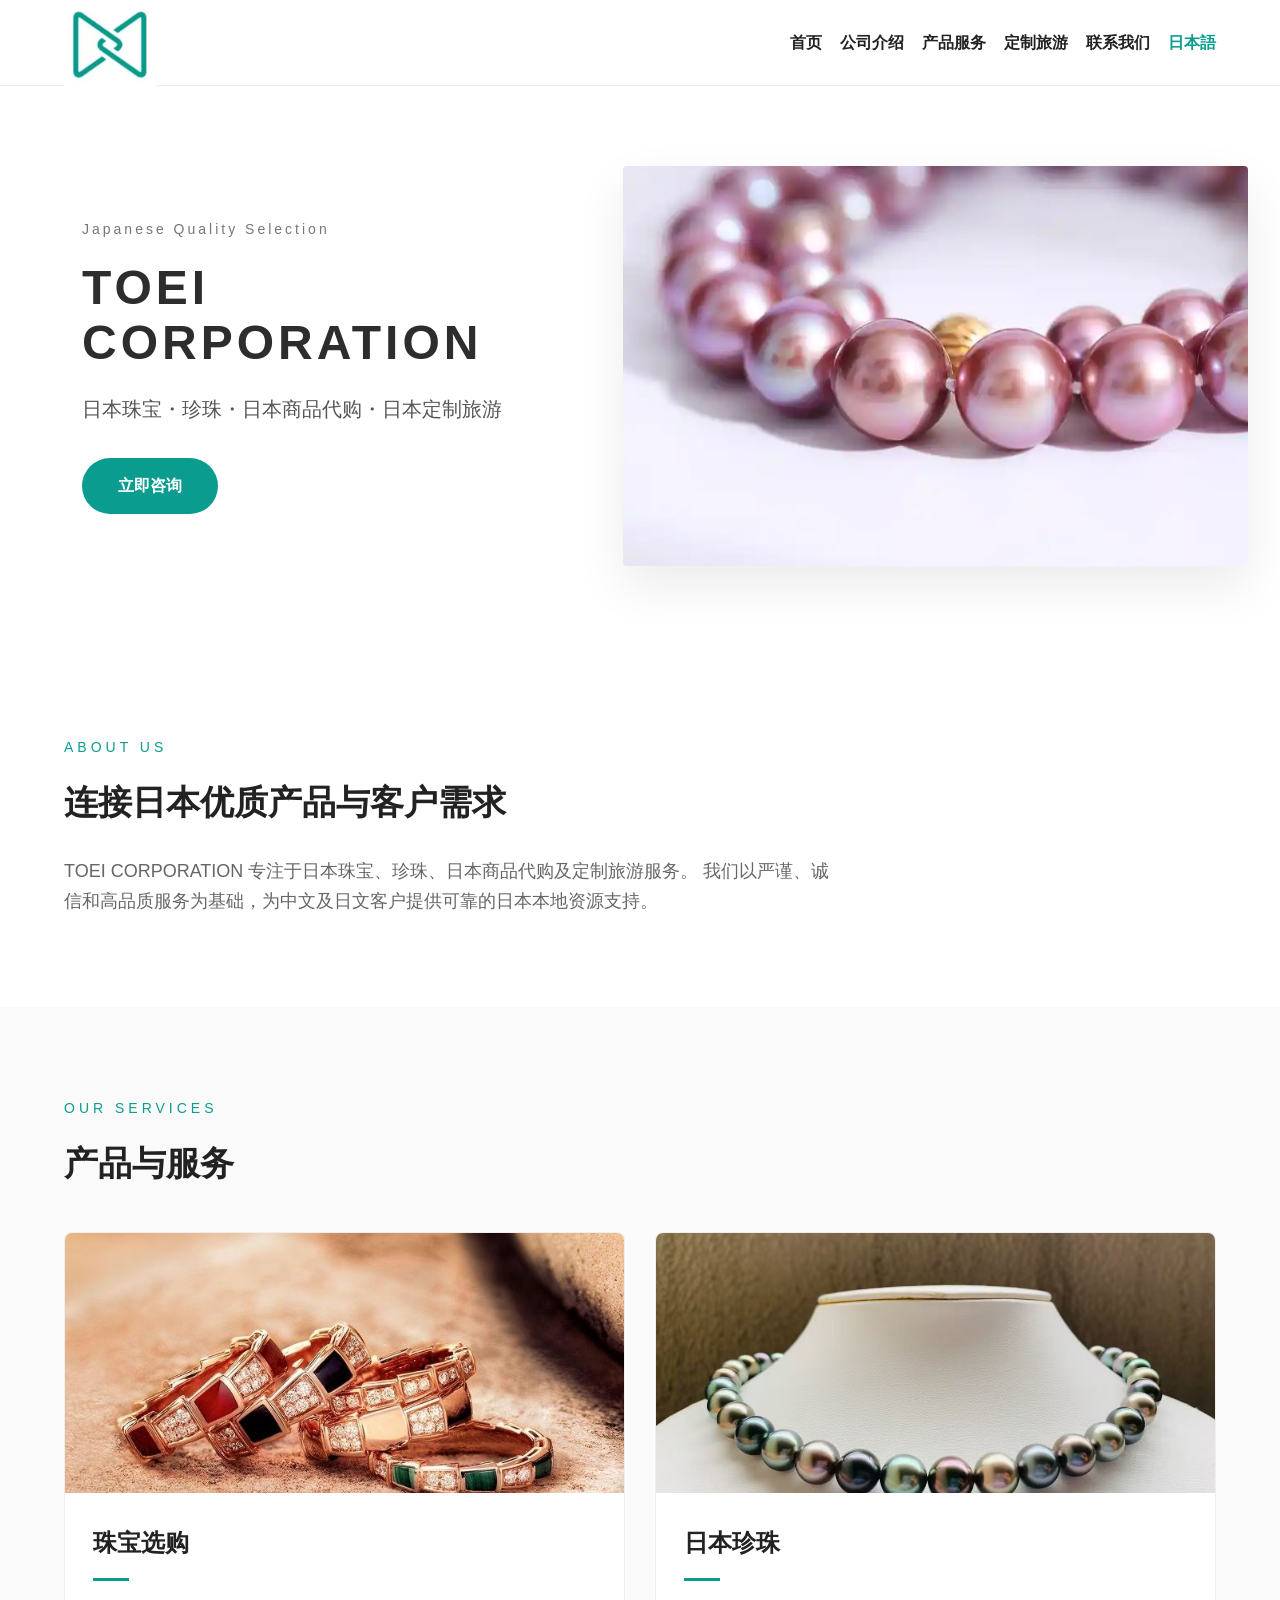
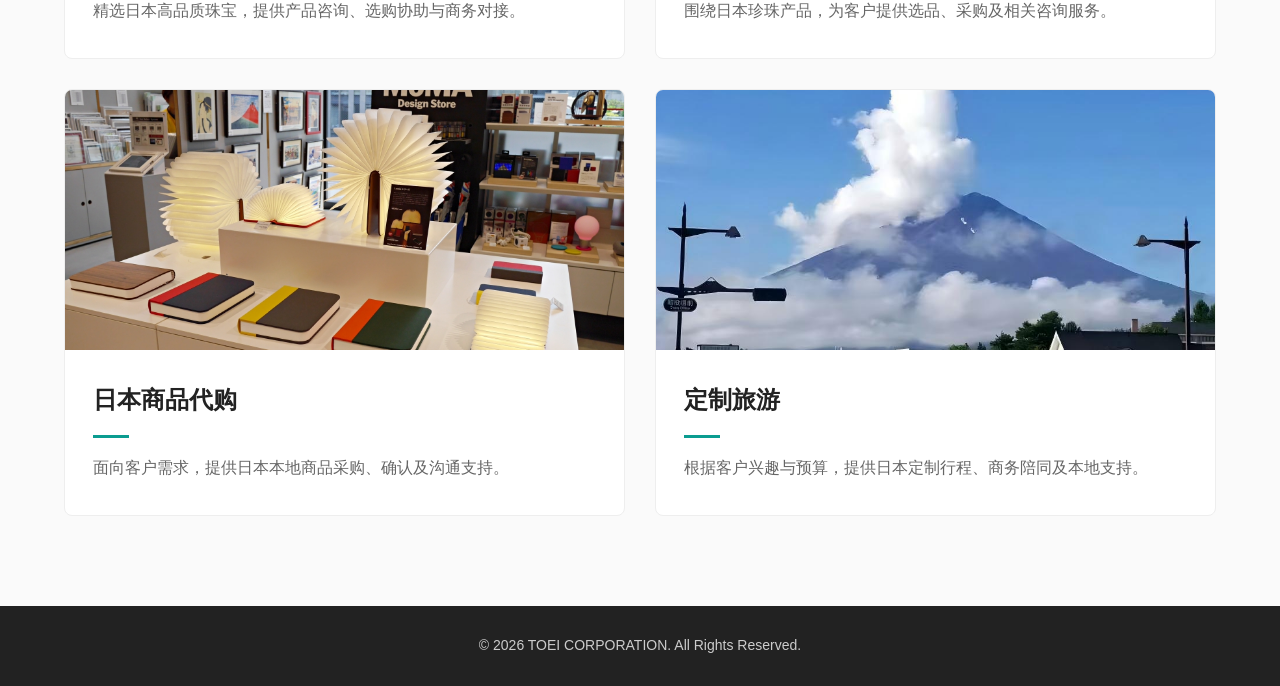
==== index.html @ 53268eea "Add homepage first draft" ====
<!DOCTYPE html>
<html lang="zh-CN">
<head>
    <meta charset="UTF-8">
    <meta name="viewport" content="width=device-width, initial-scale=1.0">
    <title>TOEI CORPORATION</title>
    <link rel="stylesheet" href="css/style.css">
</head>
<body>

<header class="site-header">
    <div class="container header-inner">
        <div class="brand">
            <img src="images/logo.jpg" alt="TOEI CORPORATION">
        </div>

        <nav class="main-nav">
            <a href="#">首页</a>
            <a href="#about">公司介绍</a>
            <a href="#services">产品服务</a>
            <a href="#travel">定制旅游</a>
            <a href="#contact">联系我们</a>
            <a href="#" class="lang">日本語</a>
        </nav>
    </div>
</header>

<section class="hero">
    <div class="container hero-inner">
        <div class="hero-content">
            <p class="eyebrow">Japanese Quality Selection</p>
            <h1>TOEI CORPORATION</h1>
            <p class="subtitle">日本珠宝・珍珠・日本商品代购・日本定制旅游</p>
            <a href="#contact" class="btn">立即咨询</a>
        </div>

        <div class="hero-image">
            <img src="images/hero.jpg" alt="日本珍珠">
        </div>
    </div>
</section>

<section id="about" class="section about">
    <div class="container">
        <p class="section-label">About Us</p>
        <h2>连接日本优质产品与客户需求</h2>
        <p class="section-text">
            TOEI CORPORATION 专注于日本珠宝、珍珠、日本商品代购及定制旅游服务。
            我们以严谨、诚信和高品质服务为基础，为中文及日文客户提供可靠的日本本地资源支持。
        </p>
    </div>
</section>

<section id="services" class="section services">
    <div class="container">
        <p class="section-label">Our Services</p>
        <h2>产品与服务</h2>

        <div class="service-grid">

            <div class="service-card">
                <div class="service-img">
                    <img src="images/jewelry.jpg" alt="珠宝选购">
                </div>
                <div class="service-body">
                    <h3>珠宝选购</h3>
                    <p>精选日本高品质珠宝，提供产品咨询、选购协助与商务对接。</p>
                </div>
            </div>

            <div class="service-card">
                <div class="service-img">
                    <img src="images/pearl.jpg" alt="日本珍珠">
                </div>
                <div class="service-body">
                    <h3>日本珍珠</h3>
                    <p>围绕日本珍珠产品，为客户提供选品、采购及相关咨询服务。</p>
                </div>
            </div>

            <div class="service-card">
                <div class="service-img">
                    <img src="images/shopping.jpg" alt="日本商品代购">
                </div>
                <div class="service-body">
                    <h3>日本商品代购</h3>
                    <p>面向客户需求，提供日本本地商品采购、确认及沟通支持。</p>
                </div>
            </div>

            <div class="service-card">
                <div class="service-img">
                    <img src="images/travel.jpg" alt="定制旅游">
                </div>
                <div class="service-body">
                    <h3>定制旅游</h3>
                    <p>根据客户兴趣与预算，提供日本定制行程、商务陪同及本地支持。</p>
                </div>
            </div>

        </div>
    </div>
</section>
</section>

<footer>
    <p>© 2026 TOEI CORPORATION. All Rights Reserved.</p>
</footer>

</body>
</html>
---- css/style.css ----
*{
    margin:0;
    padding:0;
    box-sizing:border-box;
}

html{
    scroll-behavior:smooth;
}

body{
    font-family:"Microsoft YaHei","Hiragino Sans GB",Arial,sans-serif;
    color:#2b2b2b;
    background:#ffffff;
    line-height:1.7;
}

.container{
    width:90%;
    max-width:1180px;
    margin:0 auto;
}

/* Header */
.site-header{
    width:100%;
    height:86px;
    background:#ffffff;
    border-bottom:1px solid #eeeeee;
    position:sticky;
    top:0;
    z-index:100;
}

.header-inner{
    height:86px;
    display:flex;
    align-items:center;
    justify-content:space-between;
}

.brand img{
    width:92px;
    height:auto;
    display:block;
}

.main-nav{
    display:flex;
    align-items:center;
    gap:30px;
    white-space:nowrap;
}

.main-nav a{
    color:#222222;
    text-decoration:none;
    font-size:16px;
    font-weight:600;
}

.main-nav a:hover{
    color:#0b9c90;
}

.main-nav .lang{
    color:#0b9c90;
}

/* Hero */
.hero{
    min-height:540px;
    background:#ffffff;
    display:flex;
    align-items:center;
    padding:50px 0;
}

.hero-inner{
    display:grid;
    grid-template-columns:44% 56%;
    align-items:center;
    gap:50px;
}

.hero-content{
    text-align:left;
}

.eyebrow{
    font-size:15px;
    letter-spacing:5px;
    color:#0b9c90;
    margin-bottom:20px;
}

.hero h1{
    font-size:48px;
    line-height:1.15;
    letter-spacing:3px;
    color:#222222;
    margin-bottom:26px;
}

.subtitle{
    font-size:21px;
    color:#666666;
    margin-bottom:34px;
}

.hero-image{
    width:100%;
}

.hero-image img{
    width:100%;
    height:400px;
    object-fit:cover;
    object-position:center;
    display:block;
    border-radius:4px;
    box-shadow:0 20px 50px rgba(0,0,0,0.08);
}


.eyebrow{
    font-size:18px;
    letter-spacing:5px;
    color:#777777;
    margin-bottom:18px;
}




.btn{
    display:inline-block;
    padding:14px 36px;
    background:#0b9c90;
    color:#ffffff;
    text-decoration:none;
    border-radius:999px;
    font-size:16px;
    font-weight:600;
    transition:0.3s;
}

.btn:hover{
    background:#087f76;
}

/* Common section */
.section{
    padding:90px 0;
}

.section-label{
    color:#0b9c90;
    letter-spacing:4px;
    font-size:14px;
    text-transform:uppercase;
    margin-bottom:14px;
}

.section h2{
    font-size:34px;
    margin-bottom:24px;
    color:#222222;
}

.section-text{
    max-width:780px;
    font-size:18px;
    color:#666666;
}

/* About */
.about{
    background:#ffffff;
}

/* Services */
.services{
    background:#fafafa;
}

.service-grid{
    margin-top:40px;
    display:grid;
    grid-template-columns:repeat(2,1fr);
    gap:28px;
}


.service-grid{
    margin-top:40px;
    display:grid;
    grid-template-columns:repeat(2,1fr);
    gap:30px;
}

.service-card{
    background:#ffffff;
    border:1px solid #eeeeee;
    border-radius:8px;
    overflow:hidden;
    transition:0.3s;
}

.service-card:hover{
    transform:translateY(-6px);
    box-shadow:0 18px 40px rgba(0,0,0,0.08);
}

.service-img{
    width:100%;
    height:230px;
    overflow:hidden;
}

.service-img img{
    width:100%;
    height:100%;
    object-fit:cover;
    display:block;
    transition:0.4s;
}

.service-card:hover .service-img img{
    transform:scale(1.05);
}

.service-body{
    padding:32px 30px 36px;
}

.service-body h3{
    font-size:24px;
    margin-bottom:16px;
    color:#222222;
    position:relative;
}

.service-body h3::after{
    content:"";
    display:block;
    width:36px;
    height:3px;
    background:#0b9c90;
    margin-top:14px;
}

.service-body p{
    font-size:16px;
    color:#666666;
}







/* Highlight */
.highlight{
    background:#0b9c90;
    color:#ffffff;
    text-align:center;
}

.highlight h2{
    color:#ffffff;
}

.highlight p{
    max-width:760px;
    margin:0 auto;
    font-size:18px;
}

/* Contact */
.contact{
    background:#ffffff;
    text-align:center;
}

.contact .section-text{
    margin:0 auto 32px;
}

/* Footer */
footer{
    padding:28px 20px;
    background:#222222;
    color:#cccccc;
    text-align:center;
    font-size:14px;
}

/* Tablet */
@media(max-width:1000px){
    .main-nav{
        gap:22px;
    }

    .main-nav a{
        font-size:15px;
    }

    .brand img{
        width:78px;
    }

    .hero h1{
        font-size:46px;
    }

    .subtitle{
        font-size:20px;
    }

    .service-grid{
        grid-template-columns:1fr 1fr;
    }
}

/* Mobile */
@media(max-width:900px){
    .hero-inner{
        grid-template-columns:1fr;
    }

    .hero-content{
        text-align:center;
    }

    .hero-image img{
        height:320px;
    }
}

    .main-nav{
        flex-wrap:wrap;
        justify-content:center;
        gap:12px 18px;
    }

    .hero{
        min-height:560px;
        padding:60px 20px;
    }

    .hero h1{
    font-size:48px;
    letter-spacing:4px;
    color:#2d2d2d;
    margin-bottom:22px;
}

    .eyebrow{
        font-size:14px;
        letter-spacing:3px;
    }

    .subtitle{
    font-size:20px;
    color:#555555;
    margin-bottom:32px;
}

    .service-grid{
        grid-template-columns:1fr;
    }
/* Final service card layout */
.services .service-grid{
    margin-top:40px;
    display:grid;
    grid-template-columns:repeat(2, minmax(0, 1fr));
    gap:30px;
}

.services .service-card{
    background:#ffffff;
    border:1px solid #eeeeee;
    border-radius:8px;
    overflow:hidden;
    transition:0.3s;
}

.services .service-img{
    height:260px;
}

.services .service-img img{
    width:100%;
    height:100%;
    object-fit:cover;
    display:block;
}

.services .service-body{
    padding:30px 28px 34px;
}
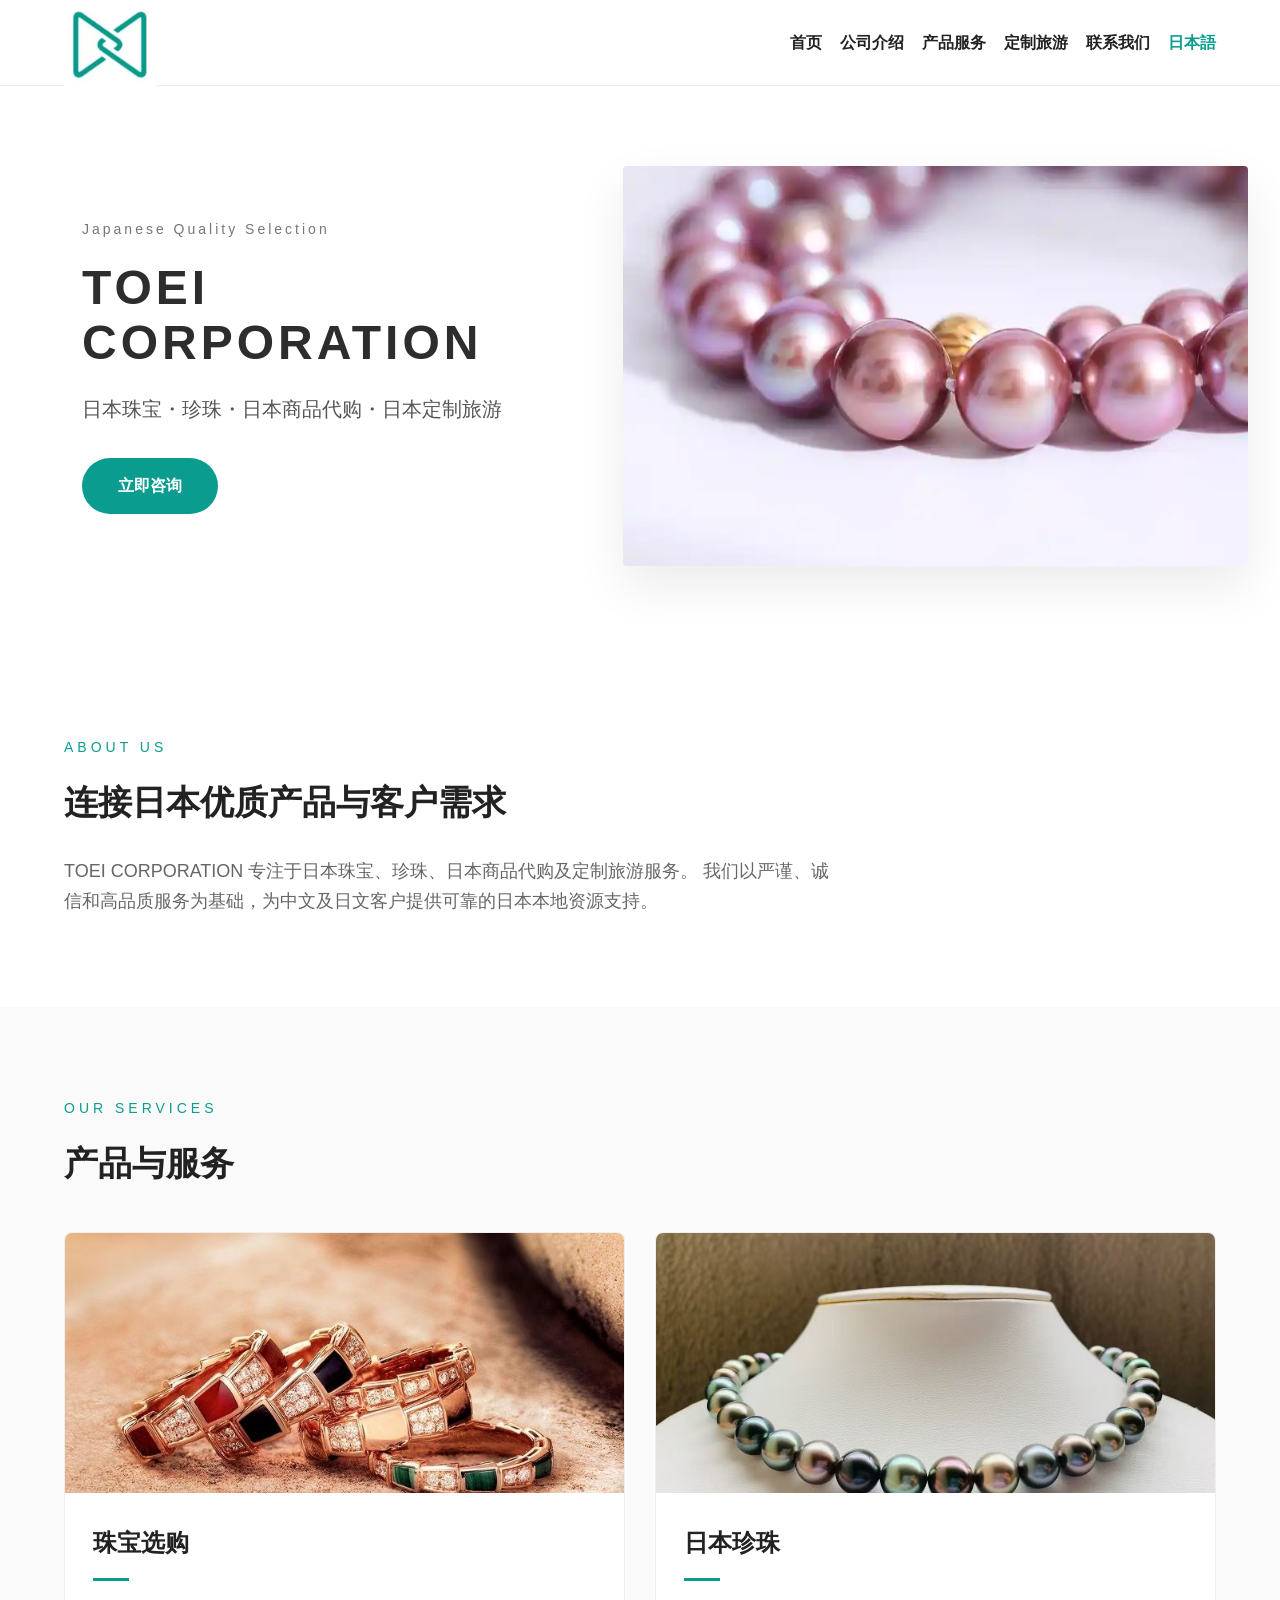
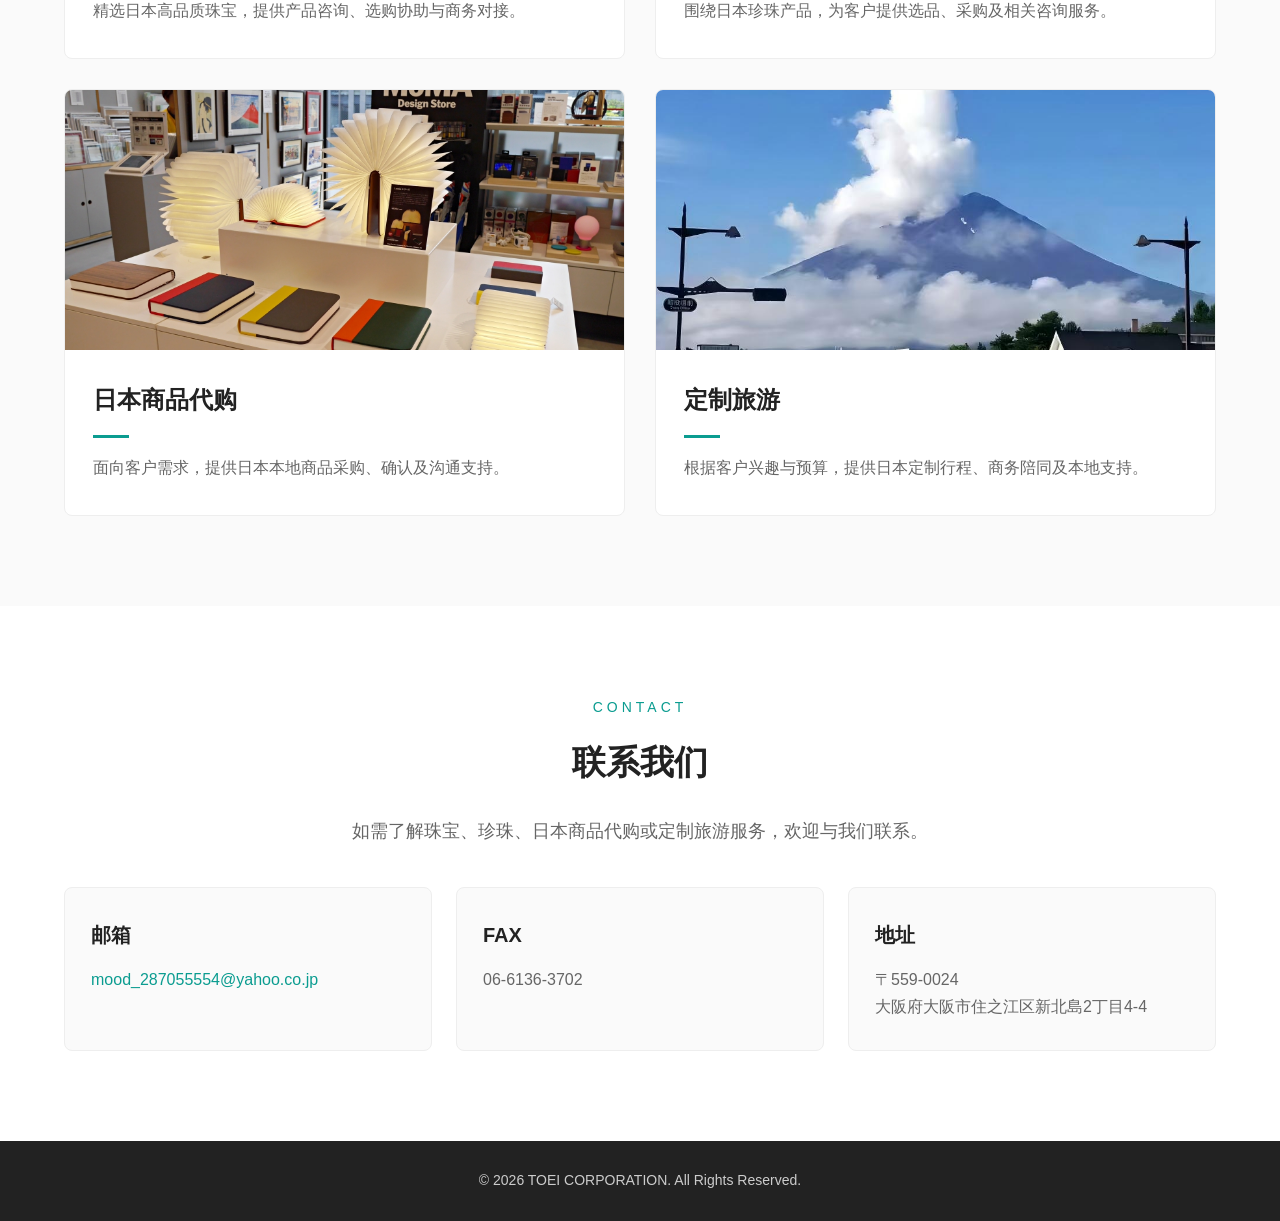
==== commit 91586a14: "Add contact section" ====
--- a/index.html
+++ b/index.html
@@ -103,6 +103,40 @@
 </section>
 </section>
 
+<section id="contact" class="section contact">
+    <div class="container">
+        <p class="section-label">Contact</p>
+        <h2>联系我们</h2>
+        <p class="section-text">
+            如需了解珠宝、珍珠、日本商品代购或定制旅游服务，欢迎与我们联系。
+        </p>
+
+        <div class="contact-info">
+            <div class="contact-item">
+                <h3>邮箱</h3>
+                <p>
+                    <a href="mailto:mood_287055554@yahoo.co.jp">
+                        mood_287055554@yahoo.co.jp
+                    </a>
+                </p>
+            </div>
+
+            <div class="contact-item">
+                <h3>FAX</h3>
+                <p>06-6136-3702</p>
+            </div>
+
+            <div class="contact-item">
+                <h3>地址</h3>
+                <p>
+                    〒559-0024<br>
+                    大阪府大阪市住之江区新北島2丁目4-4
+                </p>
+            </div>
+        </div>
+    </div>
+</section>
+
 <footer>
     <p>© 2026 TOEI CORPORATION. All Rights Reserved.</p>
 </footer>
--- a/css/style.css
+++ b/css/style.css
@@ -400,4 +400,46 @@
 
 .services .service-body{
     padding:30px 28px 34px;
+}
+
+/* Contact info */
+.contact-info{
+    margin-top:40px;
+    display:grid;
+    grid-template-columns:repeat(3,1fr);
+    gap:24px;
+    text-align:left;
+}
+
+.contact-item{
+    background:#fafafa;
+    border:1px solid #eeeeee;
+    border-radius:8px;
+    padding:30px 26px;
+}
+
+.contact-item h3{
+    font-size:20px;
+    margin-bottom:14px;
+    color:#222222;
+}
+
+.contact-item p{
+    font-size:16px;
+    color:#666666;
+}
+
+.contact-item a{
+    color:#0b9c90;
+    text-decoration:none;
+}
+
+.contact-item a:hover{
+    text-decoration:underline;
+}
+
+@media(max-width:800px){
+    .contact-info{
+        grid-template-columns:1fr;
+    }
 }
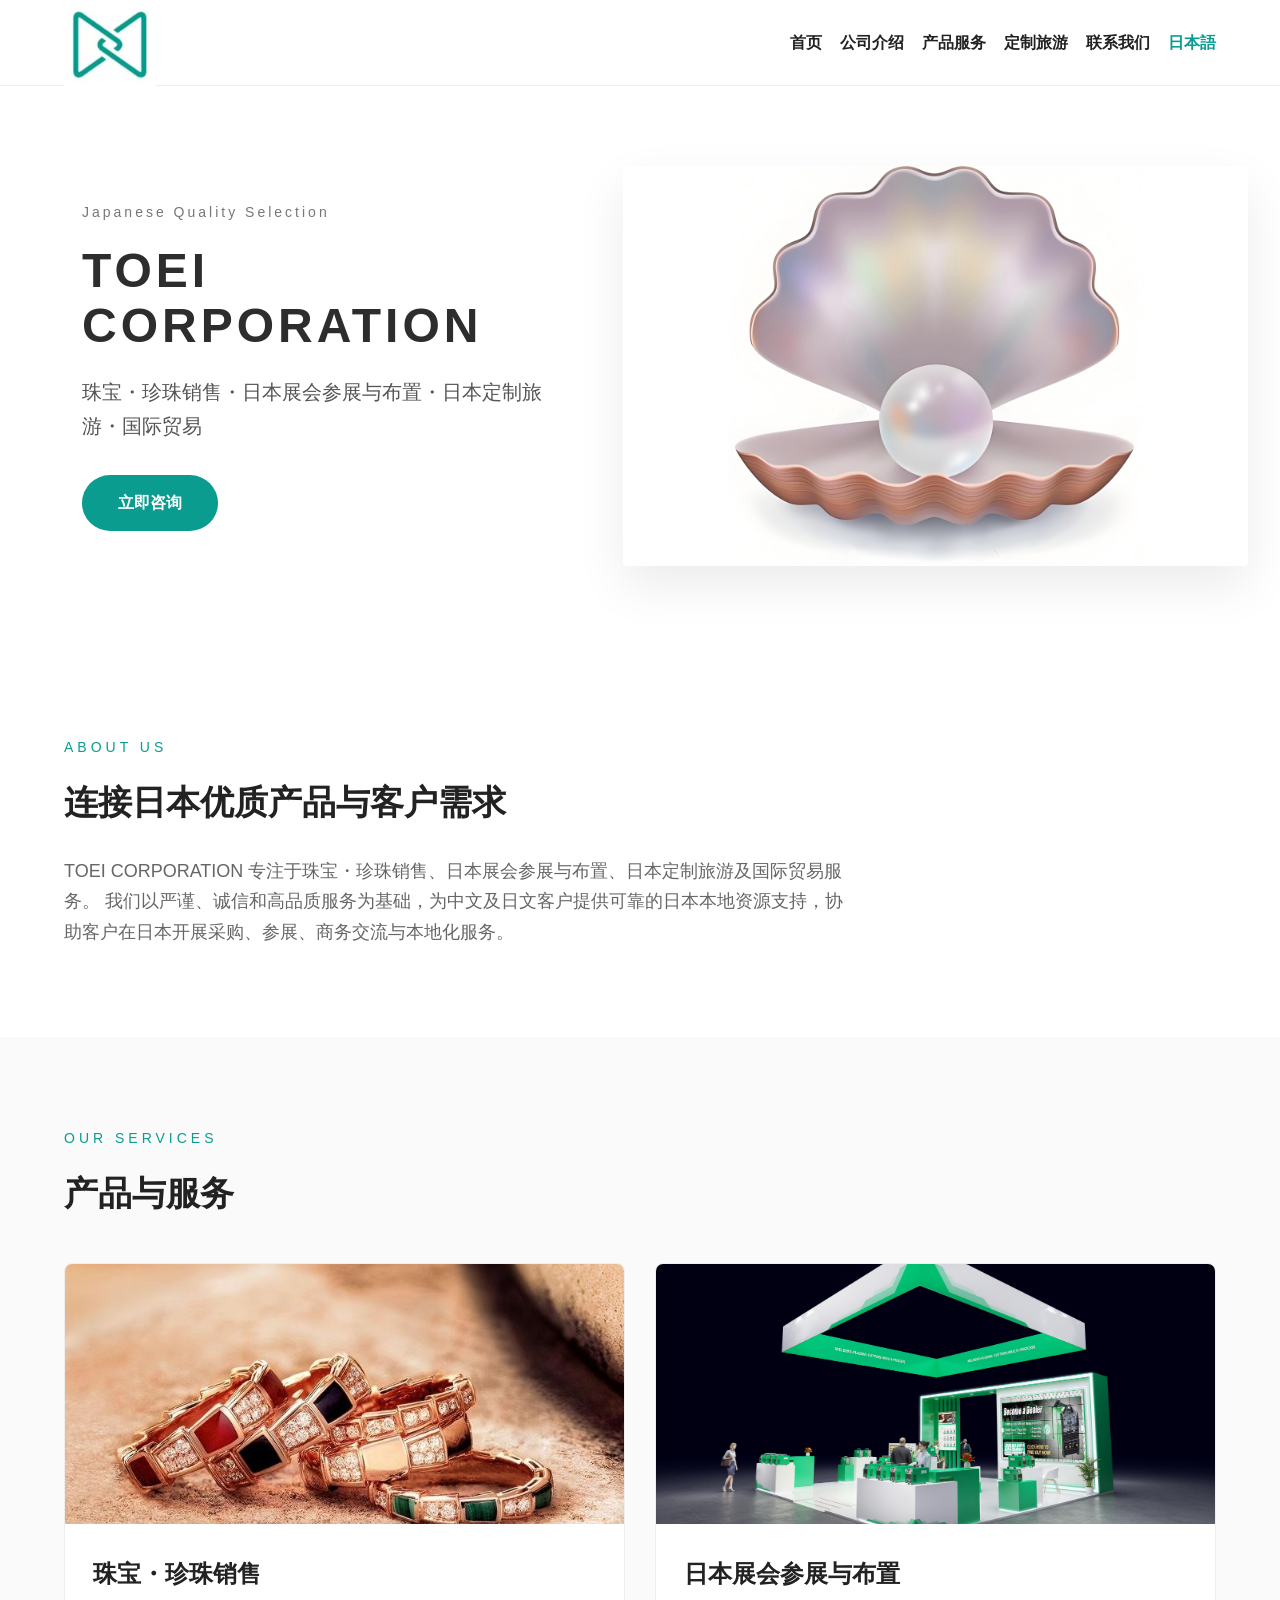
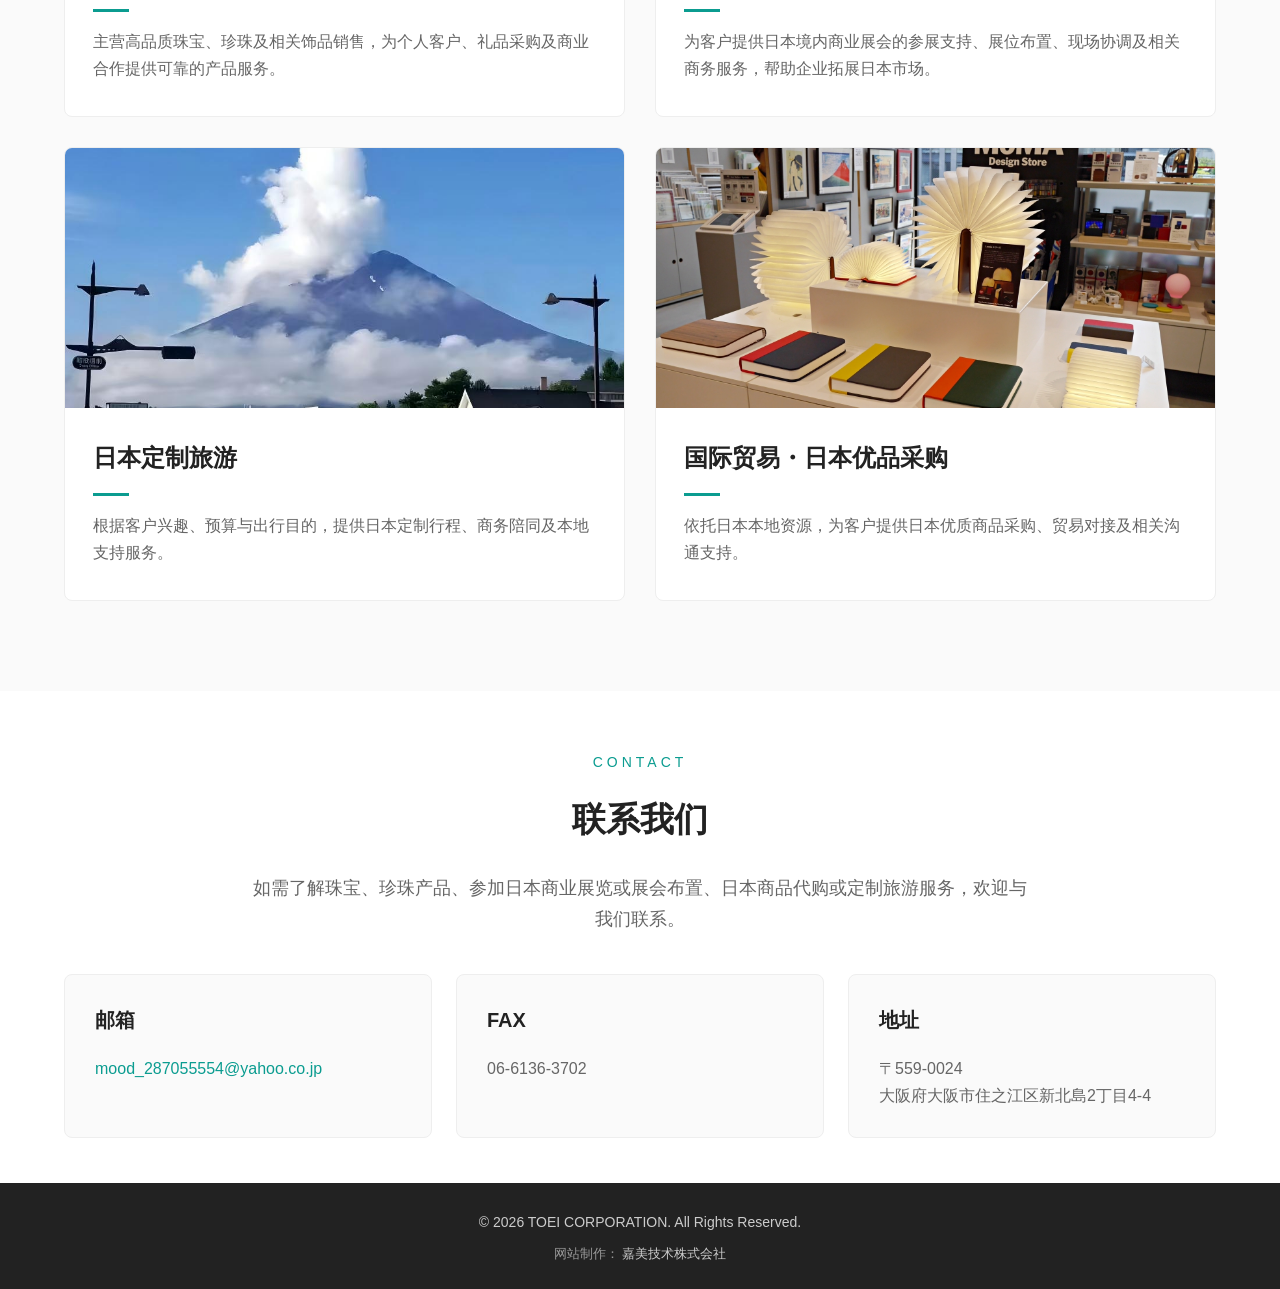
==== commit 53fba4a8: "加了展会 加了展会" ====
--- a/index.html
+++ b/index.html
@@ -30,7 +30,7 @@
         <div class="hero-content">
             <p class="eyebrow">Japanese Quality Selection</p>
             <h1>TOEI CORPORATION</h1>
-            <p class="subtitle">日本珠宝・珍珠・日本商品代购・日本定制旅游</p>
+            <p class="subtitle">珠宝・珍珠销售・日本展会参展与布置・日本定制旅游・国际贸易</p>
             <a href="#contact" class="btn">立即咨询</a>
         </div>
 
@@ -45,8 +45,8 @@
         <p class="section-label">About Us</p>
         <h2>连接日本优质产品与客户需求</h2>
         <p class="section-text">
-            TOEI CORPORATION 专注于日本珠宝、珍珠、日本商品代购及定制旅游服务。
-            我们以严谨、诚信和高品质服务为基础，为中文及日文客户提供可靠的日本本地资源支持。
+            TOEI CORPORATION 专注于珠宝・珍珠销售、日本展会参展与布置、日本定制旅游及国际贸易服务。
+            我们以严谨、诚信和高品质服务为基础，为中文及日文客户提供可靠的日本本地资源支持，协助客户在日本开展采购、参展、商务交流与本地化服务。
         </p>
     </div>
 </section>
@@ -55,51 +55,50 @@
     <div class="container">
         <p class="section-label">Our Services</p>
         <h2>产品与服务</h2>
+<div class="service-grid">
 
-        <div class="service-grid">
-
-            <div class="service-card">
-                <div class="service-img">
-                    <img src="images/jewelry.jpg" alt="珠宝选购">
-                </div>
-                <div class="service-body">
-                    <h3>珠宝选购</h3>
-                    <p>精选日本高品质珠宝，提供产品咨询、选购协助与商务对接。</p>
-                </div>
-            </div>
-
-            <div class="service-card">
-                <div class="service-img">
-                    <img src="images/pearl.jpg" alt="日本珍珠">
-                </div>
-                <div class="service-body">
-                    <h3>日本珍珠</h3>
-                    <p>围绕日本珍珠产品，为客户提供选品、采购及相关咨询服务。</p>
-                </div>
-            </div>
-
-            <div class="service-card">
-                <div class="service-img">
-                    <img src="images/shopping.jpg" alt="日本商品代购">
-                </div>
-                <div class="service-body">
-                    <h3>日本商品代购</h3>
-                    <p>面向客户需求，提供日本本地商品采购、确认及沟通支持。</p>
-                </div>
-            </div>
-
-            <div class="service-card">
-                <div class="service-img">
-                    <img src="images/travel.jpg" alt="定制旅游">
-                </div>
-                <div class="service-body">
-                    <h3>定制旅游</h3>
-                    <p>根据客户兴趣与预算，提供日本定制行程、商务陪同及本地支持。</p>
-                </div>
-            </div>
-
+    <div class="service-card">
+        <div class="service-img">
+            <img src="images/jewelry.jpg" alt="珠宝・珍珠销售">
+        </div>
+        <div class="service-body">
+            <h3>珠宝・珍珠销售</h3>
+            <p>主营高品质珠宝、珍珠及相关饰品销售，为个人客户、礼品采购及商业合作提供可靠的产品服务。</p>
         </div>
     </div>
+
+    <div class="service-card">
+        <div class="service-img">
+            <img src="images/exhibition.jpg" alt="日本展会参展与布置">
+        </div>
+        <div class="service-body">
+            <h3>日本展会参展与布置</h3>
+            <p>为客户提供日本境内商业展会的参展支持、展位布置、现场协调及相关商务服务，帮助企业拓展日本市场。</p>
+        </div>
+    </div>
+
+    <div class="service-card">
+        <div class="service-img">
+            <img src="images/travel.jpg" alt="日本定制旅游">
+        </div>
+        <div class="service-body">
+            <h3>日本定制旅游</h3>
+            <p>根据客户兴趣、预算与出行目的，提供日本定制行程、商务陪同及本地支持服务。</p>
+        </div>
+    </div>
+
+    <div class="service-card">
+        <div class="service-img">
+            <img src="images/shopping.jpg" alt="国际贸易・日本优品采购">
+        </div>
+        <div class="service-body">
+            <h3>国际贸易・日本优品采购</h3>
+            <p>依托日本本地资源，为客户提供日本优质商品采购、贸易对接及相关沟通支持。</p>
+        </div>
+    </div>
+
+</div>
+    
 </section>
 </section>
 
@@ -108,7 +107,7 @@
         <p class="section-label">Contact</p>
         <h2>联系我们</h2>
         <p class="section-text">
-            如需了解珠宝、珍珠、日本商品代购或定制旅游服务，欢迎与我们联系。
+            如需了解珠宝、珍珠产品、参加日本商业展览或展会布置、日本商品代购或定制旅游服务，欢迎与我们联系。
         </p>
 
         <div class="contact-info">
@@ -139,6 +138,12 @@
 
 <footer>
     <p>© 2026 TOEI CORPORATION. All Rights Reserved.</p>
+    <p class="site-credit">
+        网站制作：
+        <a href="https://jiamei-tech.jp/" target="_blank">
+            嘉美技术株式会社
+        </a>
+    </p>
 </footer>
 
 </body>
--- a/css/style.css
+++ b/css/style.css
@@ -115,7 +115,7 @@
 .hero-image img{
     width:100%;
     height:400px;
-    object-fit:cover;
+    object-fit:contain;
     object-position:center;
     display:block;
     border-radius:4px;
@@ -442,4 +442,56 @@
     .contact-info{
         grid-template-columns:1fr;
     }
+}
+.site-credit{
+    margin-top:8px;
+    font-size:13px;
+    color:#999999;
+}
+
+.site-credit a{
+    color:#cccccc;
+    text-decoration:none;
+}
+
+.site-credit a:hover{
+    color:#0b9c90;
+}
+/* 缩小联系我们区域高度 */
+.contact {
+    padding: 60px 0 45px;
+}
+
+.contact .section-label {
+    margin-bottom: 16px;
+}
+
+.contact h2 {
+    margin-bottom: 24px;
+}
+
+.contact .section-text {
+    margin-bottom: 36px;
+}
+
+.contact-info {
+    gap: 24px;
+}
+
+.contact-item {
+    padding: 28px 30px;
+    min-height: auto;
+}
+
+.contact-item h3 {
+    margin-bottom: 18px;
+}
+
+.contact-item p {
+    margin-bottom: 0;
+}
+
+/* 缩小底部版权区域高度 */
+footer {
+    padding: 28px 0 24px;
 }
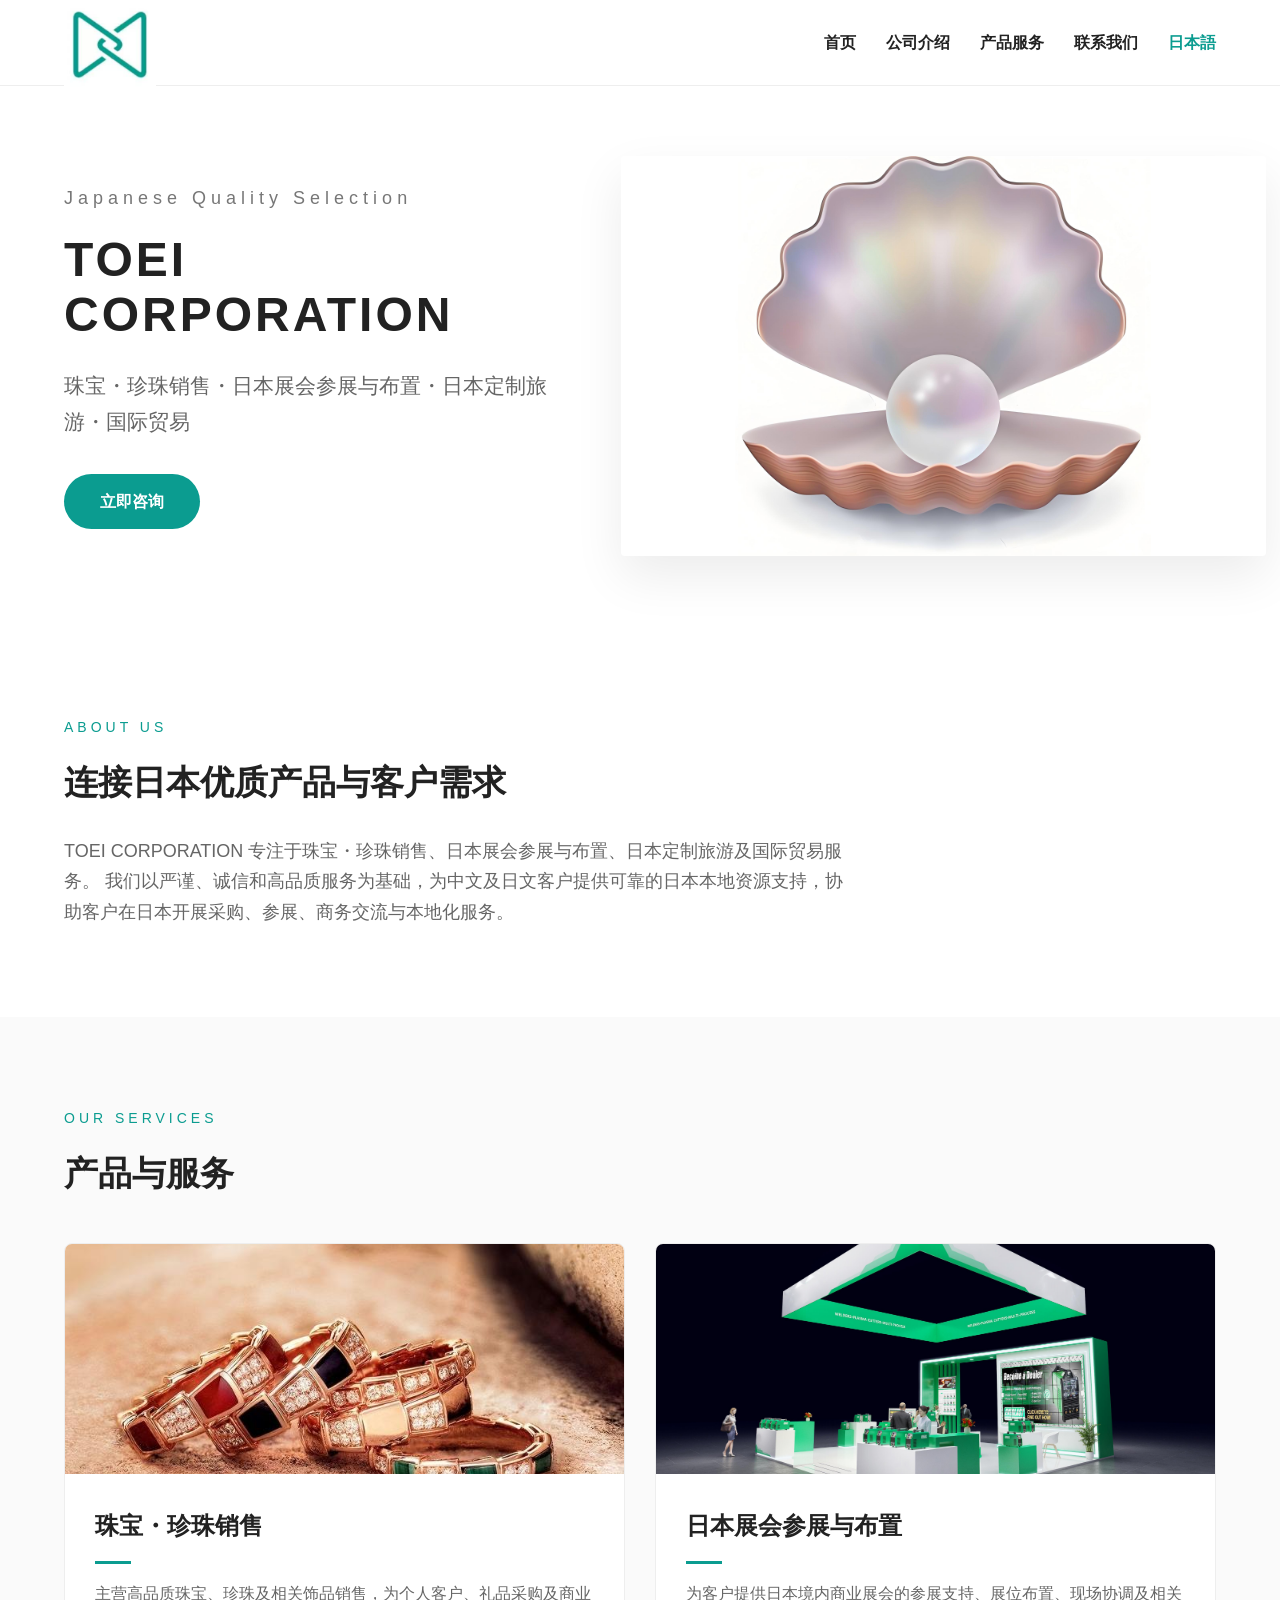
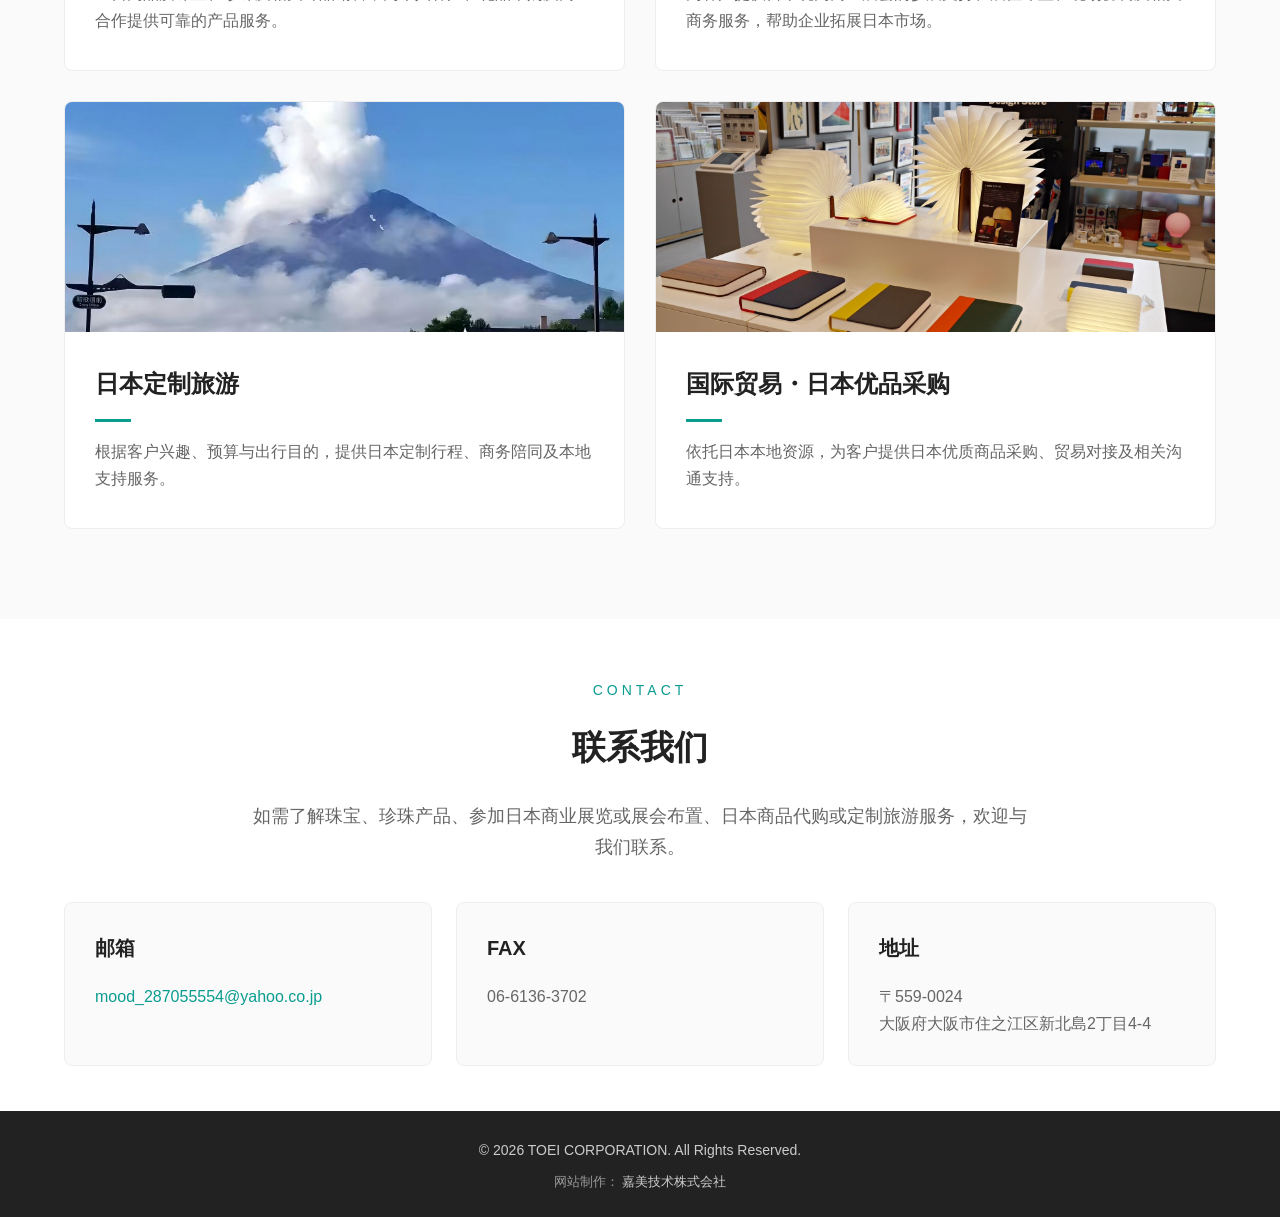
==== commit f086c2e3: "首页手机适配" ====
--- a/index.html
+++ b/index.html
@@ -18,7 +18,6 @@
             <a href="#">首页</a>
             <a href="#about">公司介绍</a>
             <a href="#services">产品服务</a>
-            <a href="#travel">定制旅游</a>
             <a href="#contact">联系我们</a>
             <a href="#" class="lang">日本語</a>
         </nav>
--- a/css/style.css
+++ b/css/style.css
@@ -297,111 +297,6 @@
     font-size:14px;
 }
 
-/* Tablet */
-@media(max-width:1000px){
-    .main-nav{
-        gap:22px;
-    }
-
-    .main-nav a{
-        font-size:15px;
-    }
-
-    .brand img{
-        width:78px;
-    }
-
-    .hero h1{
-        font-size:46px;
-    }
-
-    .subtitle{
-        font-size:20px;
-    }
-
-    .service-grid{
-        grid-template-columns:1fr 1fr;
-    }
-}
-
-/* Mobile */
-@media(max-width:900px){
-    .hero-inner{
-        grid-template-columns:1fr;
-    }
-
-    .hero-content{
-        text-align:center;
-    }
-
-    .hero-image img{
-        height:320px;
-    }
-}
-
-    .main-nav{
-        flex-wrap:wrap;
-        justify-content:center;
-        gap:12px 18px;
-    }
-
-    .hero{
-        min-height:560px;
-        padding:60px 20px;
-    }
-
-    .hero h1{
-    font-size:48px;
-    letter-spacing:4px;
-    color:#2d2d2d;
-    margin-bottom:22px;
-}
-
-    .eyebrow{
-        font-size:14px;
-        letter-spacing:3px;
-    }
-
-    .subtitle{
-    font-size:20px;
-    color:#555555;
-    margin-bottom:32px;
-}
-
-    .service-grid{
-        grid-template-columns:1fr;
-    }
-/* Final service card layout */
-.services .service-grid{
-    margin-top:40px;
-    display:grid;
-    grid-template-columns:repeat(2, minmax(0, 1fr));
-    gap:30px;
-}
-
-.services .service-card{
-    background:#ffffff;
-    border:1px solid #eeeeee;
-    border-radius:8px;
-    overflow:hidden;
-    transition:0.3s;
-}
-
-.services .service-img{
-    height:260px;
-}
-
-.services .service-img img{
-    width:100%;
-    height:100%;
-    object-fit:cover;
-    display:block;
-}
-
-.services .service-body{
-    padding:30px 28px 34px;
-}
-
 /* Contact info */
 .contact-info{
     margin-top:40px;
@@ -415,18 +310,20 @@
     background:#fafafa;
     border:1px solid #eeeeee;
     border-radius:8px;
-    padding:30px 26px;
+    padding:28px 30px;
+    min-height:auto;
 }
 
 .contact-item h3{
     font-size:20px;
-    margin-bottom:14px;
+    margin-bottom:18px;
     color:#222222;
 }
 
 .contact-item p{
     font-size:16px;
     color:#666666;
+    margin-bottom:0;
 }
 
 .contact-item a{
@@ -438,11 +335,32 @@
     text-decoration:underline;
 }
 
-@media(max-width:800px){
-    .contact-info{
-        grid-template-columns:1fr;
-    }
-}
+/* 缩小联系我们区域高度 */
+.contact{
+    padding:60px 0 45px;
+}
+
+.contact .section-label{
+    margin-bottom:16px;
+}
+
+.contact h2{
+    margin-bottom:24px;
+}
+
+.contact .section-text{
+    margin-bottom:36px;
+}
+
+/* Footer */
+footer{
+    padding:28px 0 24px;
+    background:#222222;
+    color:#cccccc;
+    text-align:center;
+    font-size:14px;
+}
+
 .site-credit{
     margin-top:8px;
     font-size:13px;
@@ -457,41 +375,209 @@
 .site-credit a:hover{
     color:#0b9c90;
 }
-/* 缩小联系我们区域高度 */
-.contact {
-    padding: 60px 0 45px;
-}
-
-.contact .section-label {
-    margin-bottom: 16px;
-}
-
-.contact h2 {
-    margin-bottom: 24px;
-}
-
-.contact .section-text {
-    margin-bottom: 36px;
-}
-
-.contact-info {
-    gap: 24px;
-}
-
-.contact-item {
-    padding: 28px 30px;
-    min-height: auto;
-}
-
-.contact-item h3 {
-    margin-bottom: 18px;
-}
-
-.contact-item p {
-    margin-bottom: 0;
-}
-
-/* 缩小底部版权区域高度 */
-footer {
-    padding: 28px 0 24px;
+
+/* Tablet */
+@media(max-width:1000px){
+    .main-nav{
+        gap:22px;
+    }
+
+    .main-nav a{
+        font-size:15px;
+    }
+
+    .brand img{
+        width:78px;
+    }
+
+    .hero h1{
+        font-size:42px;
+    }
+
+    .subtitle{
+        font-size:19px;
+    }
+}
+
+/* Mobile */
+@media(max-width:768px){
+    .container{
+        width:92%;
+    }
+
+    .site-header{
+        height:auto;
+        position:relative;
+    }
+
+    .header-inner{
+        height:auto;
+        padding:18px 0;
+        flex-direction:column;
+        gap:16px;
+    }
+
+    .brand img{
+        width:82px;
+    }
+
+    .main-nav{
+        width:100%;
+        flex-wrap:wrap;
+        justify-content:center;
+        gap:10px 18px;
+        white-space:normal;
+    }
+
+    .main-nav a{
+        font-size:14px;
+    }
+
+    .hero{
+        min-height:auto;
+        padding:45px 0 50px;
+    }
+
+    .hero-inner{
+        grid-template-columns:1fr;
+        gap:32px;
+    }
+
+    .hero-content{
+        text-align:center;
+    }
+
+    .eyebrow{
+        font-size:13px;
+        letter-spacing:3px;
+        margin-bottom:14px;
+    }
+
+    .hero h1{
+        font-size:34px;
+        letter-spacing:2px;
+        margin-bottom:18px;
+    }
+
+    .subtitle{
+        font-size:17px;
+        line-height:1.7;
+        margin-bottom:26px;
+    }
+
+    .btn{
+        padding:12px 30px;
+        font-size:15px;
+    }
+
+    .hero-image img{
+        height:auto;
+        max-height:300px;
+        object-fit:contain;
+    }
+
+    .section{
+        padding:55px 0;
+    }
+
+    .section-label{
+        font-size:13px;
+        letter-spacing:3px;
+        margin-bottom:10px;
+    }
+
+    .section h2{
+        font-size:26px;
+        line-height:1.4;
+        margin-bottom:18px;
+    }
+
+    .section-text{
+        font-size:16px;
+        line-height:1.8;
+    }
+
+    .services .service-grid,
+    .service-grid{
+        grid-template-columns:1fr;
+        gap:24px;
+        margin-top:30px;
+    }
+
+    .services .service-img,
+    .service-img{
+        height:210px;
+    }
+
+    .services .service-body,
+    .service-body{
+        padding:24px 22px 28px;
+    }
+
+    .service-body h3{
+        font-size:21px;
+        margin-bottom:12px;
+    }
+
+    .service-body p{
+        font-size:15px;
+    }
+
+    .contact{
+        padding:50px 0 38px;
+    }
+
+    .contact .section-text{
+        margin-bottom:28px;
+    }
+
+    .contact-info{
+        grid-template-columns:1fr;
+        gap:18px;
+        margin-top:28px;
+    }
+
+    .contact-item{
+        padding:22px 20px;
+        text-align:left;
+    }
+
+    .contact-item h3{
+        font-size:18px;
+        margin-bottom:10px;
+    }
+
+    .contact-item p{
+        font-size:15px;
+        word-break:break-word;
+    }
+
+    footer{
+        padding:24px 16px 22px;
+        font-size:13px;
+    }
+}
+
+/* Small mobile */
+@media(max-width:480px){
+    .hero h1{
+        font-size:30px;
+    }
+
+    .subtitle{
+        font-size:16px;
+    }
+
+    .hero-image img{
+        max-height:260px;
+    }
+
+    .section h2{
+        font-size:24px;
+    }
+
+    .services .service-img,
+    .service-img{
+        height:190px;
+    }
 }
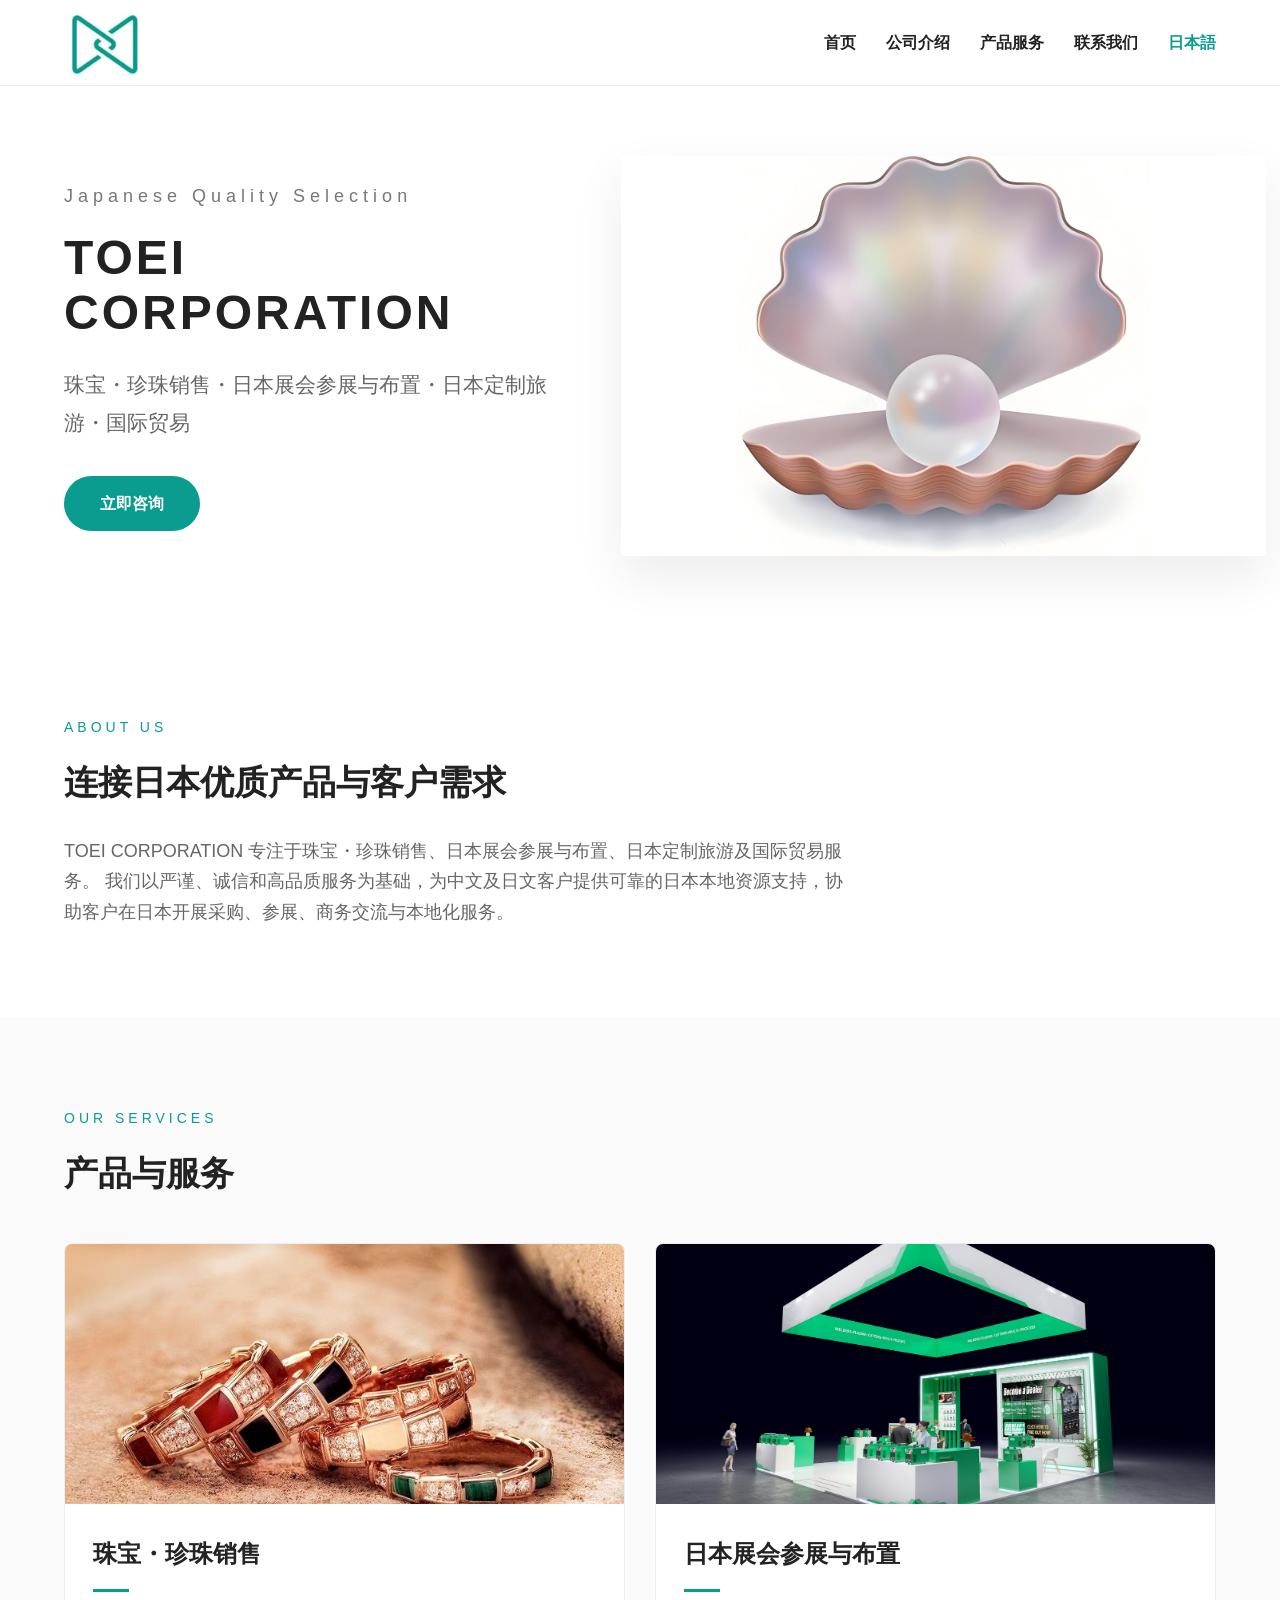
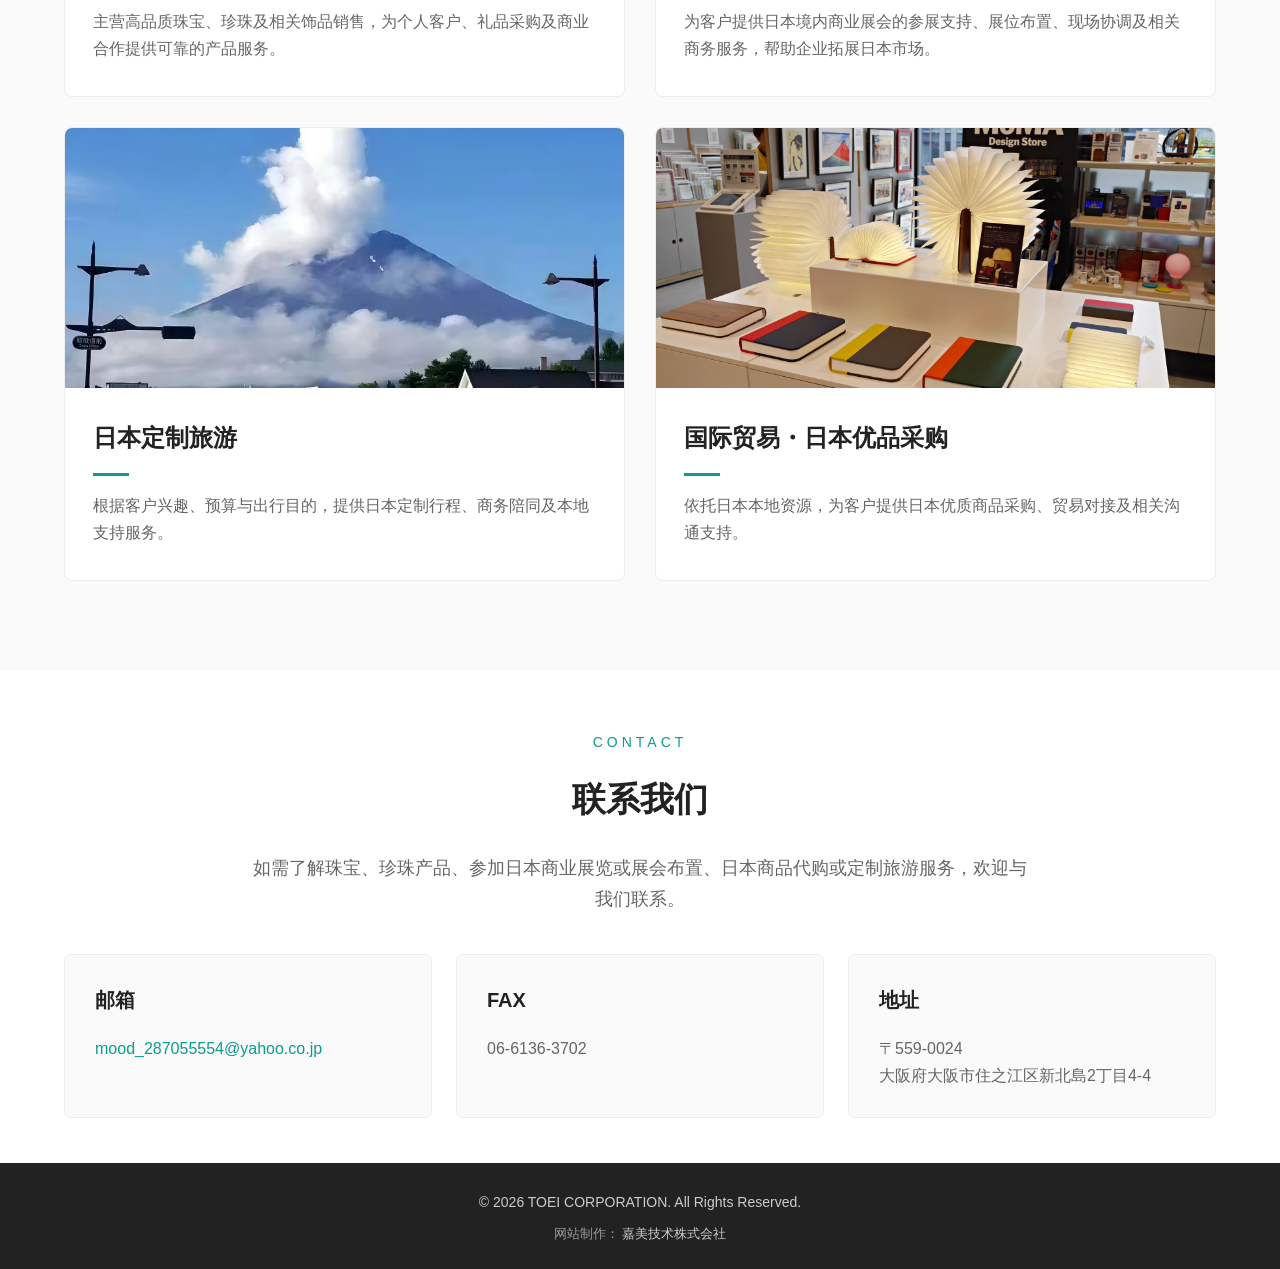
==== commit b547d265: "1" ====
--- a/index.html
+++ b/index.html
@@ -11,14 +11,16 @@
 <header class="site-header">
     <div class="container header-inner">
         <div class="brand">
-            <img src="images/logo.jpg" alt="TOEI CORPORATION">
+            <a href="index.html">
+                <img src="images/logo.jpg" alt="TOEI CORPORATION">
+            </a>
         </div>
 
         <nav class="main-nav">
-            <a href="#">首页</a>
-            <a href="#about">公司介绍</a>
-            <a href="#services">产品服务</a>
-            <a href="#contact">联系我们</a>
+            <a href="index.html">首页</a>
+            <a href="about.html">公司介绍</a>
+            <a href="index.html#services">产品服务</a>
+            <a href="index.html#contact">联系我们</a>
             <a href="#" class="lang">日本語</a>
         </nav>
     </div>
--- a/css/style.css
+++ b/css/style.css
@@ -1,3 +1,6 @@
+/* =========================
+   Base
+========================= */
 *{
     margin:0;
     padding:0;
@@ -21,7 +24,16 @@
     margin:0 auto;
 }
 
-/* Header */
+a{
+    color:inherit;
+}
+
+/* =========================
+   Header
+========================= */
+/* =========================
+   Header
+========================= */
 .site-header{
     width:100%;
     height:86px;
@@ -39,8 +51,19 @@
     justify-content:space-between;
 }
 
+.brand{
+    display:flex;
+    align-items:center;
+}
+
+.brand a{
+    display:flex;
+    align-items:center;
+    text-decoration:none;
+}
+
 .brand img{
-    width:92px;
+    width:82px;
     height:auto;
     display:block;
 }
@@ -57,82 +80,17 @@
     text-decoration:none;
     font-size:16px;
     font-weight:600;
-}
-
-.main-nav a:hover{
-    color:#0b9c90;
-}
-
+    line-height:1;
+}
+
+.main-nav a:hover,
 .main-nav .lang{
     color:#0b9c90;
 }
 
-/* Hero */
-.hero{
-    min-height:540px;
-    background:#ffffff;
-    display:flex;
-    align-items:center;
-    padding:50px 0;
-}
-
-.hero-inner{
-    display:grid;
-    grid-template-columns:44% 56%;
-    align-items:center;
-    gap:50px;
-}
-
-.hero-content{
-    text-align:left;
-}
-
-.eyebrow{
-    font-size:15px;
-    letter-spacing:5px;
-    color:#0b9c90;
-    margin-bottom:20px;
-}
-
-.hero h1{
-    font-size:48px;
-    line-height:1.15;
-    letter-spacing:3px;
-    color:#222222;
-    margin-bottom:26px;
-}
-
-.subtitle{
-    font-size:21px;
-    color:#666666;
-    margin-bottom:34px;
-}
-
-.hero-image{
-    width:100%;
-}
-
-.hero-image img{
-    width:100%;
-    height:400px;
-    object-fit:contain;
-    object-position:center;
-    display:block;
-    border-radius:4px;
-    box-shadow:0 20px 50px rgba(0,0,0,0.08);
-}
-
-
-.eyebrow{
-    font-size:18px;
-    letter-spacing:5px;
-    color:#777777;
-    margin-bottom:18px;
-}
-
-
-
-
+/* =========================
+   Buttons
+========================= */
 .btn{
     display:inline-block;
     padding:14px 36px;
@@ -149,7 +107,9 @@
     background:#087f76;
 }
 
-/* Common section */
+/* =========================
+   Common Sections
+========================= */
 .section{
     padding:90px 0;
 }
@@ -174,12 +134,74 @@
     color:#666666;
 }
 
-/* About */
+/* =========================
+   Home Hero
+========================= */
+.hero{
+    min-height:540px;
+    background:#ffffff;
+    display:flex;
+    align-items:center;
+    padding:50px 0;
+}
+
+.hero-inner{
+    display:grid;
+    grid-template-columns:44% 56%;
+    align-items:center;
+    gap:50px;
+}
+
+.hero-content{
+    text-align:left;
+}
+
+.eyebrow{
+    font-size:18px;
+    letter-spacing:5px;
+    color:#777777;
+    margin-bottom:18px;
+}
+
+.hero h1{
+    font-size:48px;
+    line-height:1.15;
+    letter-spacing:3px;
+    color:#222222;
+    margin-bottom:26px;
+}
+
+.subtitle{
+    font-size:21px;
+    color:#666666;
+    line-height:1.8;
+    margin-bottom:34px;
+}
+
+.hero-image{
+    width:100%;
+}
+
+.hero-image img{
+    width:100%;
+    height:400px;
+    object-fit:contain;
+    object-position:center;
+    display:block;
+    border-radius:4px;
+    box-shadow:0 20px 50px rgba(0,0,0,0.08);
+}
+
+/* =========================
+   About section on home
+========================= */
 .about{
     background:#ffffff;
 }
 
-/* Services */
+/* =========================
+   Services
+========================= */
 .services{
     background:#fafafa;
 }
@@ -187,15 +209,7 @@
 .service-grid{
     margin-top:40px;
     display:grid;
-    grid-template-columns:repeat(2,1fr);
-    gap:28px;
-}
-
-
-.service-grid{
-    margin-top:40px;
-    display:grid;
-    grid-template-columns:repeat(2,1fr);
+    grid-template-columns:repeat(2, minmax(0, 1fr));
     gap:30px;
 }
 
@@ -214,7 +228,7 @@
 
 .service-img{
     width:100%;
-    height:230px;
+    height:260px;
     overflow:hidden;
 }
 
@@ -231,7 +245,7 @@
 }
 
 .service-body{
-    padding:32px 30px 36px;
+    padding:30px 28px 34px;
 }
 
 .service-body h3{
@@ -255,49 +269,27 @@
     color:#666666;
 }
 
-
-
-
-
-
-
-/* Highlight */
-.highlight{
-    background:#0b9c90;
-    color:#ffffff;
+/* =========================
+   Contact
+========================= */
+.contact{
+    background:#ffffff;
     text-align:center;
-}
-
-.highlight h2{
-    color:#ffffff;
-}
-
-.highlight p{
-    max-width:760px;
-    margin:0 auto;
-    font-size:18px;
-}
-
-/* Contact */
-.contact{
-    background:#ffffff;
-    text-align:center;
+    padding:60px 0 45px;
+}
+
+.contact .section-label{
+    margin-bottom:16px;
+}
+
+.contact h2{
+    margin-bottom:24px;
 }
 
 .contact .section-text{
-    margin:0 auto 32px;
-}
-
-/* Footer */
-footer{
-    padding:28px 20px;
-    background:#222222;
-    color:#cccccc;
-    text-align:center;
-    font-size:14px;
-}
-
-/* Contact info */
+    margin:0 auto 36px;
+}
+
 .contact-info{
     margin-top:40px;
     display:grid;
@@ -335,24 +327,9 @@
     text-decoration:underline;
 }
 
-/* 缩小联系我们区域高度 */
-.contact{
-    padding:60px 0 45px;
-}
-
-.contact .section-label{
-    margin-bottom:16px;
-}
-
-.contact h2{
-    margin-bottom:24px;
-}
-
-.contact .section-text{
-    margin-bottom:36px;
-}
-
-/* Footer */
+/* =========================
+   Footer
+========================= */
 footer{
     padding:28px 0 24px;
     background:#222222;
@@ -376,7 +353,191 @@
     color:#0b9c90;
 }
 
-/* Tablet */
+/* =========================
+   About Page
+========================= */
+.page-hero{
+    background:#f7f7f7;
+    padding:80px 0 75px;
+    text-align:center;
+}
+
+.page-hero h1{
+    font-size:40px;
+    letter-spacing:3px;
+    color:#222222;
+    margin-bottom:18px;
+}
+
+.page-hero p{
+    font-size:17px;
+    color:#666666;
+}
+
+.page-hero.about-hero{
+    min-height:340px;
+    padding:90px 0 85px;
+    display:flex;
+    align-items:center;
+    background:
+        linear-gradient(rgba(0,0,0,0.35), rgba(0,0,0,0.35)),
+        url("../images/about-hero.jpg") center center / cover no-repeat;
+    color:#ffffff;
+}
+
+
+.page-hero.about-hero .container{
+    width:90%;
+}
+
+.page-hero.about-hero .section-label,
+.page-hero.about-hero h1,
+.page-hero.about-hero p{
+    color:#ffffff;
+}
+
+.page-hero.about-hero .section-label{
+    font-size:13px;
+    letter-spacing:4px;
+    margin-bottom:12px;
+}
+
+.page-hero.about-hero h1{
+    font-size:42px;
+    line-height:1.25;
+    margin-bottom:16px;
+}
+
+.page-hero.about-hero p{
+    font-size:17px;
+    line-height:1.7;
+}
+
+.about-detail-inner{
+    display:grid;
+    grid-template-columns:1.1fr 0.9fr;
+    align-items:center;
+    gap:50px;
+}
+
+.about-detail-text p{
+    font-size:18px;
+    color:#666666;
+    line-height:1.9;
+    margin-bottom:22px;
+}
+
+.about-detail-image img{
+    width:100%;
+    height:390px;
+    object-fit:cover;
+    display:block;
+    border-radius:8px;
+    box-shadow:0 18px 40px rgba(0,0,0,0.10);
+}
+
+.philosophy{
+    background:#fafafa;
+}
+
+.value-grid{
+    margin-top:40px;
+    display:grid;
+    grid-template-columns:repeat(3,1fr);
+    gap:26px;
+}
+
+.value-card{
+    background:#ffffff;
+    border:1px solid #eeeeee;
+    border-radius:8px;
+    padding:34px 28px;
+    text-align:left;
+}
+
+.value-card h3{
+    font-size:22px;
+    color:#222222;
+    margin-bottom:16px;
+}
+
+.value-card p{
+    font-size:16px;
+    color:#666666;
+}
+
+.strength{
+    background:#ffffff;
+}
+
+.strength-list{
+    margin-top:38px;
+    display:grid;
+    grid-template-columns:repeat(2,1fr);
+    gap:24px;
+}
+
+.strength-item{
+    border-left:4px solid #0b9c90;
+    background:#fafafa;
+    padding:26px 28px;
+}
+
+.strength-item h3{
+    font-size:21px;
+    color:#222222;
+    margin-bottom:12px;
+}
+
+.strength-item p{
+    font-size:16px;
+    color:#666666;
+}
+
+.company-profile{
+    background:#fafafa;
+}
+
+.profile-table{
+    margin-top:36px;
+    border-top:1px solid #dddddd;
+}
+
+.profile-row{
+    display:grid;
+    grid-template-columns:220px 1fr;
+    border-bottom:1px solid #dddddd;
+}
+
+.profile-title{
+    background:#f0f0f0;
+    padding:20px 24px;
+    font-weight:600;
+    color:#222222;
+}
+
+.profile-text{
+    background:#ffffff;
+    padding:20px 24px;
+    color:#666666;
+}
+
+.profile-text a{
+    color:#0b9c90;
+    text-decoration:none;
+}
+
+.profile-text a:hover{
+    text-decoration:underline;
+}
+
+.simple-contact{
+    background:#ffffff;
+}
+
+/* =========================
+   Tablet
+========================= */
 @media(max-width:1000px){
     .main-nav{
         gap:22px;
@@ -399,7 +560,9 @@
     }
 }
 
-/* Mobile */
+/* =========================
+   Mobile
+========================= */
 @media(max-width:768px){
     .container{
         width:92%;
@@ -412,19 +575,19 @@
 
     .header-inner{
         height:auto;
-        padding:18px 0;
+        padding:16px 0;
         flex-direction:column;
-        gap:16px;
+        gap:14px;
     }
 
     .brand img{
-        width:82px;
+        width:76px;
     }
 
     .main-nav{
         width:100%;
+        justify-content:center;
         flex-wrap:wrap;
-        justify-content:center;
         gap:10px 18px;
         white-space:normal;
     }
@@ -460,7 +623,7 @@
     }
 
     .subtitle{
-        font-size:17px;
+        font-size:16px;
         line-height:1.7;
         margin-bottom:26px;
     }
@@ -497,19 +660,16 @@
         line-height:1.8;
     }
 
-    .services .service-grid,
     .service-grid{
         grid-template-columns:1fr;
         gap:24px;
         margin-top:30px;
     }
 
-    .services .service-img,
     .service-img{
         height:210px;
     }
 
-    .services .service-body,
     .service-body{
         padding:24px 22px 28px;
     }
@@ -552,13 +712,103 @@
         word-break:break-word;
     }
 
+    .page-hero{
+        padding:55px 0 50px;
+    }
+
+    .page-hero h1{
+        font-size:30px;
+    }
+
+    .page-hero p{
+        font-size:15px;
+    }
+
+    .page-hero.about-hero{
+        min-height:180px;
+        padding:38px 0 36px;
+        background-position:center center;
+    }
+
+    .page-hero.about-hero h1{
+        font-size:28px;
+    }
+
+    .page-hero.about-hero p{
+        font-size:14px;
+        padding:0 12px;
+    }
+
+    .about-detail-inner{
+        grid-template-columns:1fr;
+        gap:30px;
+    }
+
+    .about-detail-text{
+        order:1;
+    }
+
+    .about-detail-image{
+        order:2;
+    }
+
+    .about-detail-text p{
+        font-size:16px;
+    }
+
+    .about-detail-image img{
+        height:230px;
+    }
+
+    .value-grid{
+        grid-template-columns:1fr;
+        gap:20px;
+        margin-top:30px;
+    }
+
+    .value-card{
+        padding:26px 22px;
+    }
+
+    .value-card h3{
+        font-size:20px;
+    }
+
+    .strength-list{
+        grid-template-columns:1fr;
+        gap:18px;
+        margin-top:28px;
+    }
+
+    .strength-item{
+        padding:22px 20px;
+    }
+
+    .strength-item h3{
+        font-size:19px;
+    }
+
+    .profile-row{
+        grid-template-columns:1fr;
+    }
+
+    .profile-title{
+        padding:14px 18px;
+    }
+
+    .profile-text{
+        padding:16px 18px;
+    }
+
     footer{
         padding:24px 16px 22px;
         font-size:13px;
     }
 }
 
-/* Small mobile */
+/* =========================
+   Small Mobile
+========================= */
 @media(max-width:480px){
     .hero h1{
         font-size:30px;
@@ -576,8 +826,20 @@
         font-size:24px;
     }
 
-    .services .service-img,
     .service-img{
         height:190px;
     }
+
+    .page-hero.about-hero{
+        min-height:165px;
+        padding:34px 0 32px;
+    }
+
+    .page-hero.about-hero h1{
+        font-size:26px;
+    }
+
+    .about-detail-image img{
+        height:210px;
+    }
 }
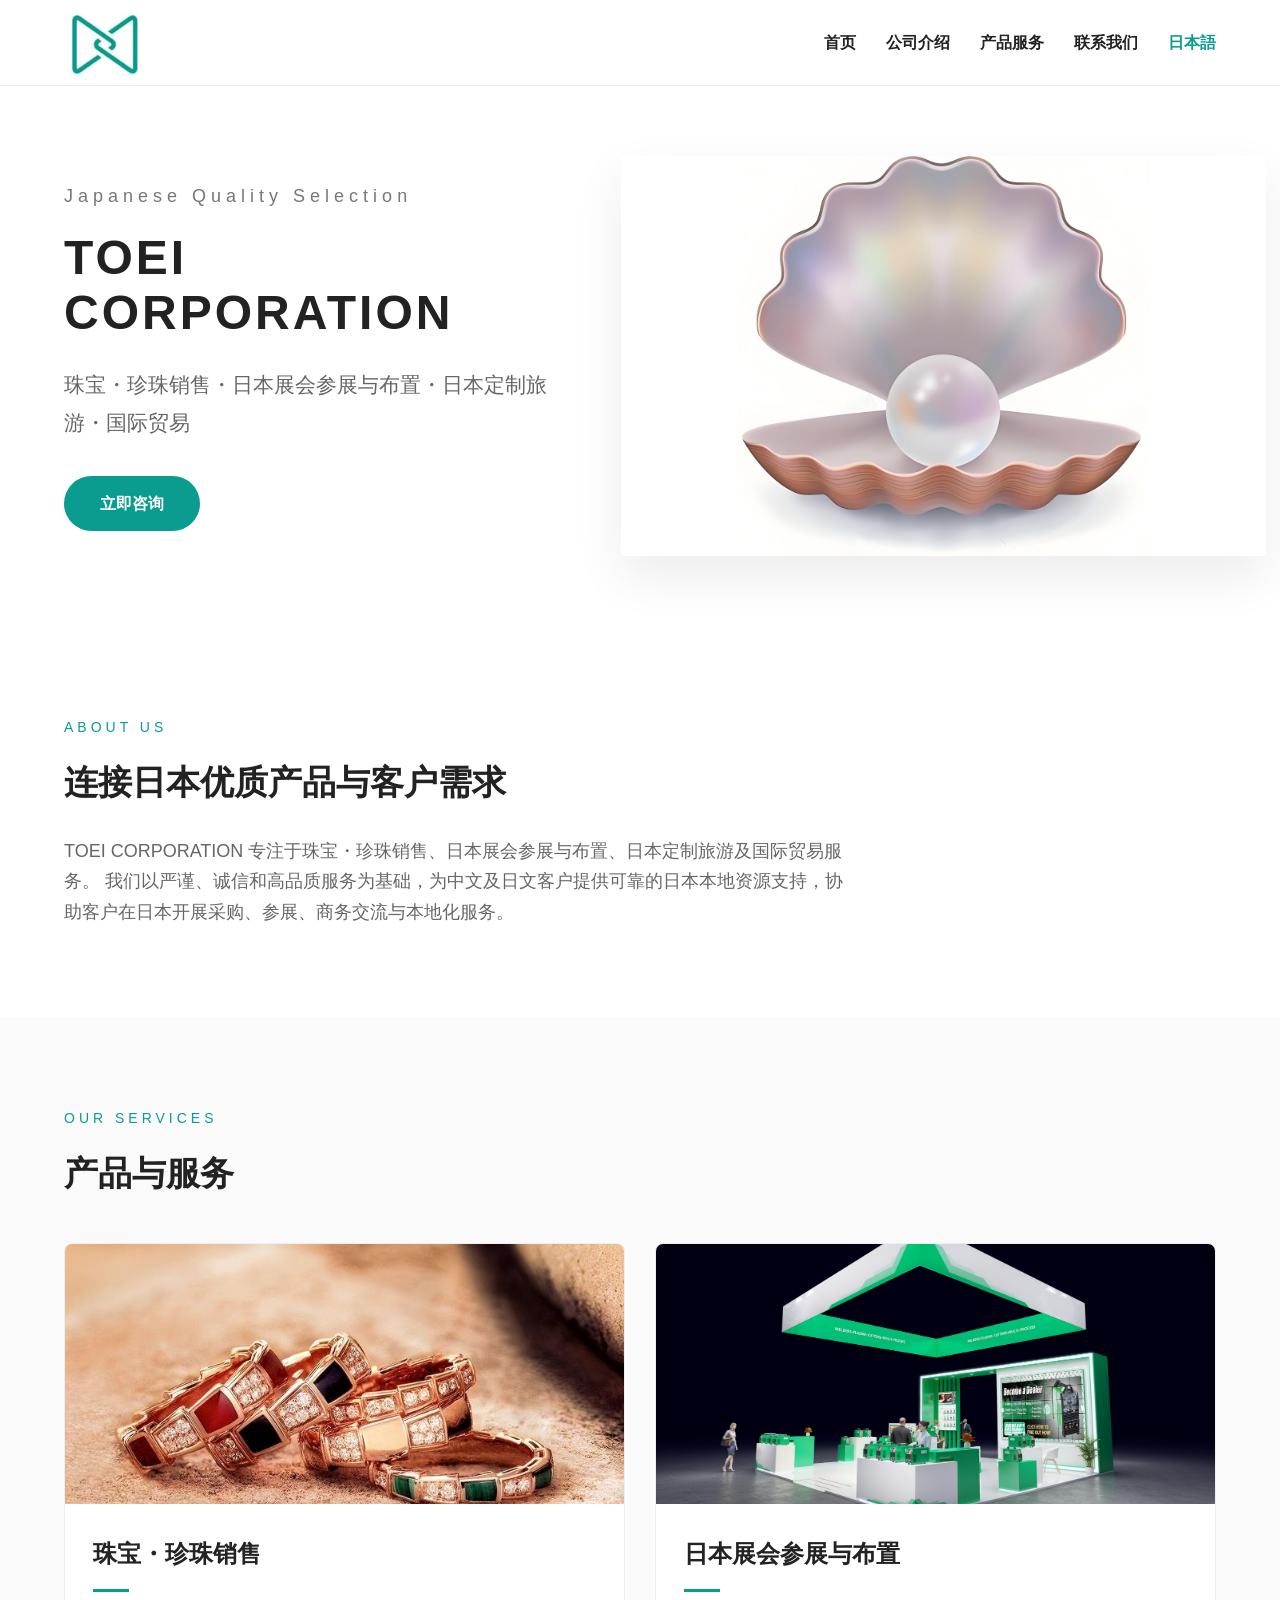
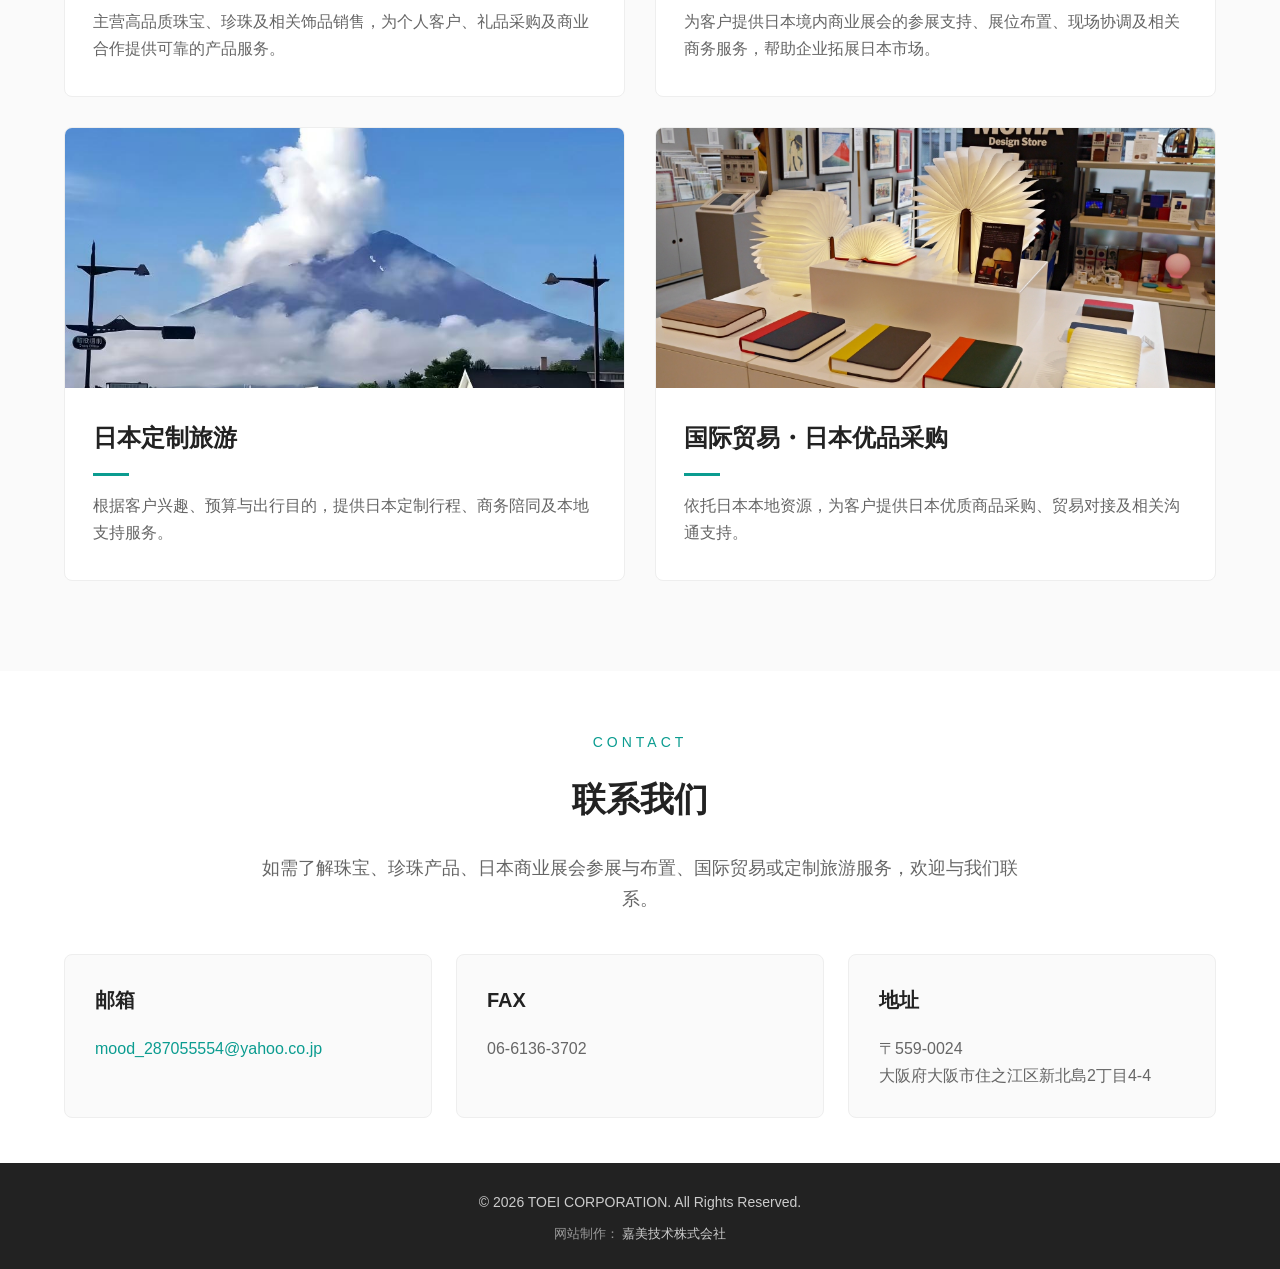
==== commit 76ec4330: "OK" ====
--- a/index.html
+++ b/index.html
@@ -19,7 +19,7 @@
         <nav class="main-nav">
             <a href="index.html">首页</a>
             <a href="about.html">公司介绍</a>
-            <a href="index.html#services">产品服务</a>
+            <a href="services.html">产品服务</a>
             <a href="index.html#contact">联系我们</a>
             <a href="#" class="lang">日本語</a>
         </nav>
@@ -99,8 +99,7 @@
     </div>
 
 </div>
-    
-</section>
+</div>
 </section>
 
 <section id="contact" class="section contact">
@@ -108,7 +107,7 @@
         <p class="section-label">Contact</p>
         <h2>联系我们</h2>
         <p class="section-text">
-            如需了解珠宝、珍珠产品、参加日本商业展览或展会布置、日本商品代购或定制旅游服务，欢迎与我们联系。
+            如需了解珠宝、珍珠产品、日本商业展会参展与布置、国际贸易或定制旅游服务，欢迎与我们联系。
         </p>
 
         <div class="contact-info">
@@ -148,4 +147,4 @@
 </footer>
 
 </body>
-</html>+</html>
